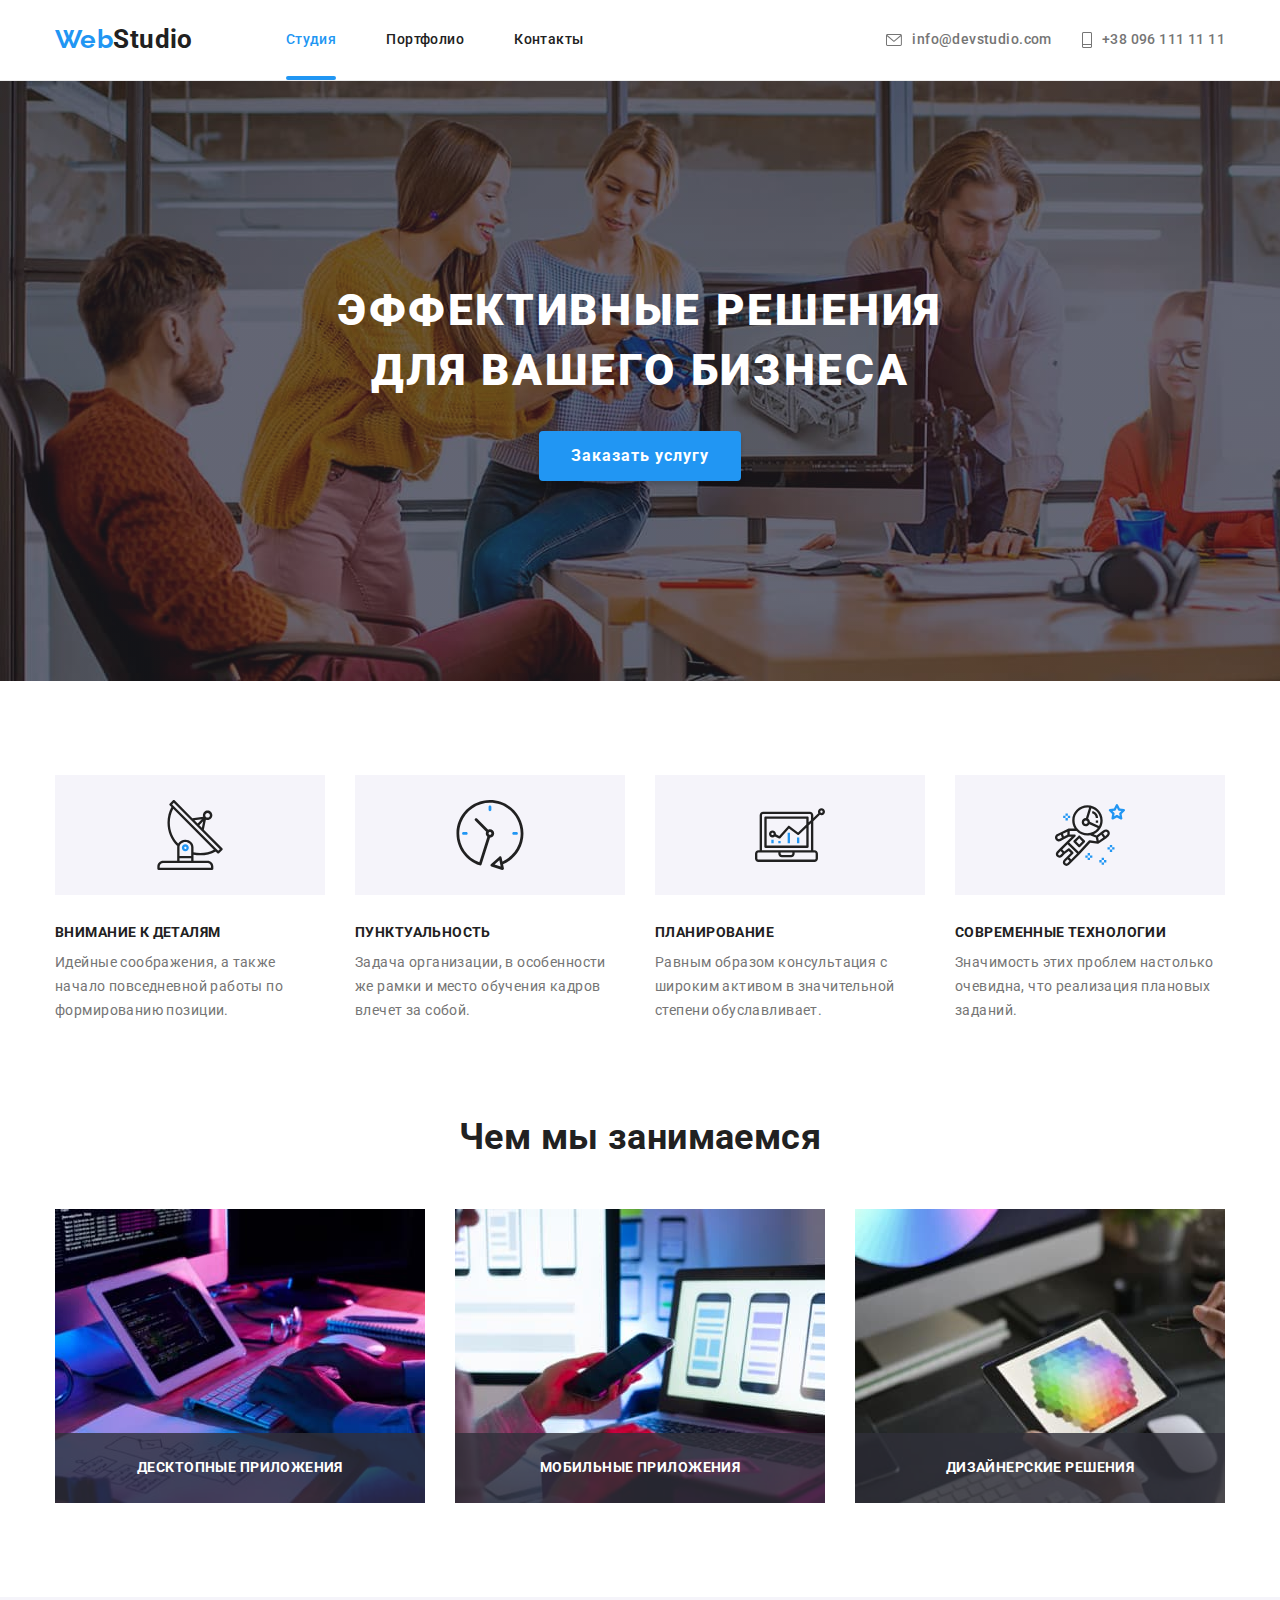
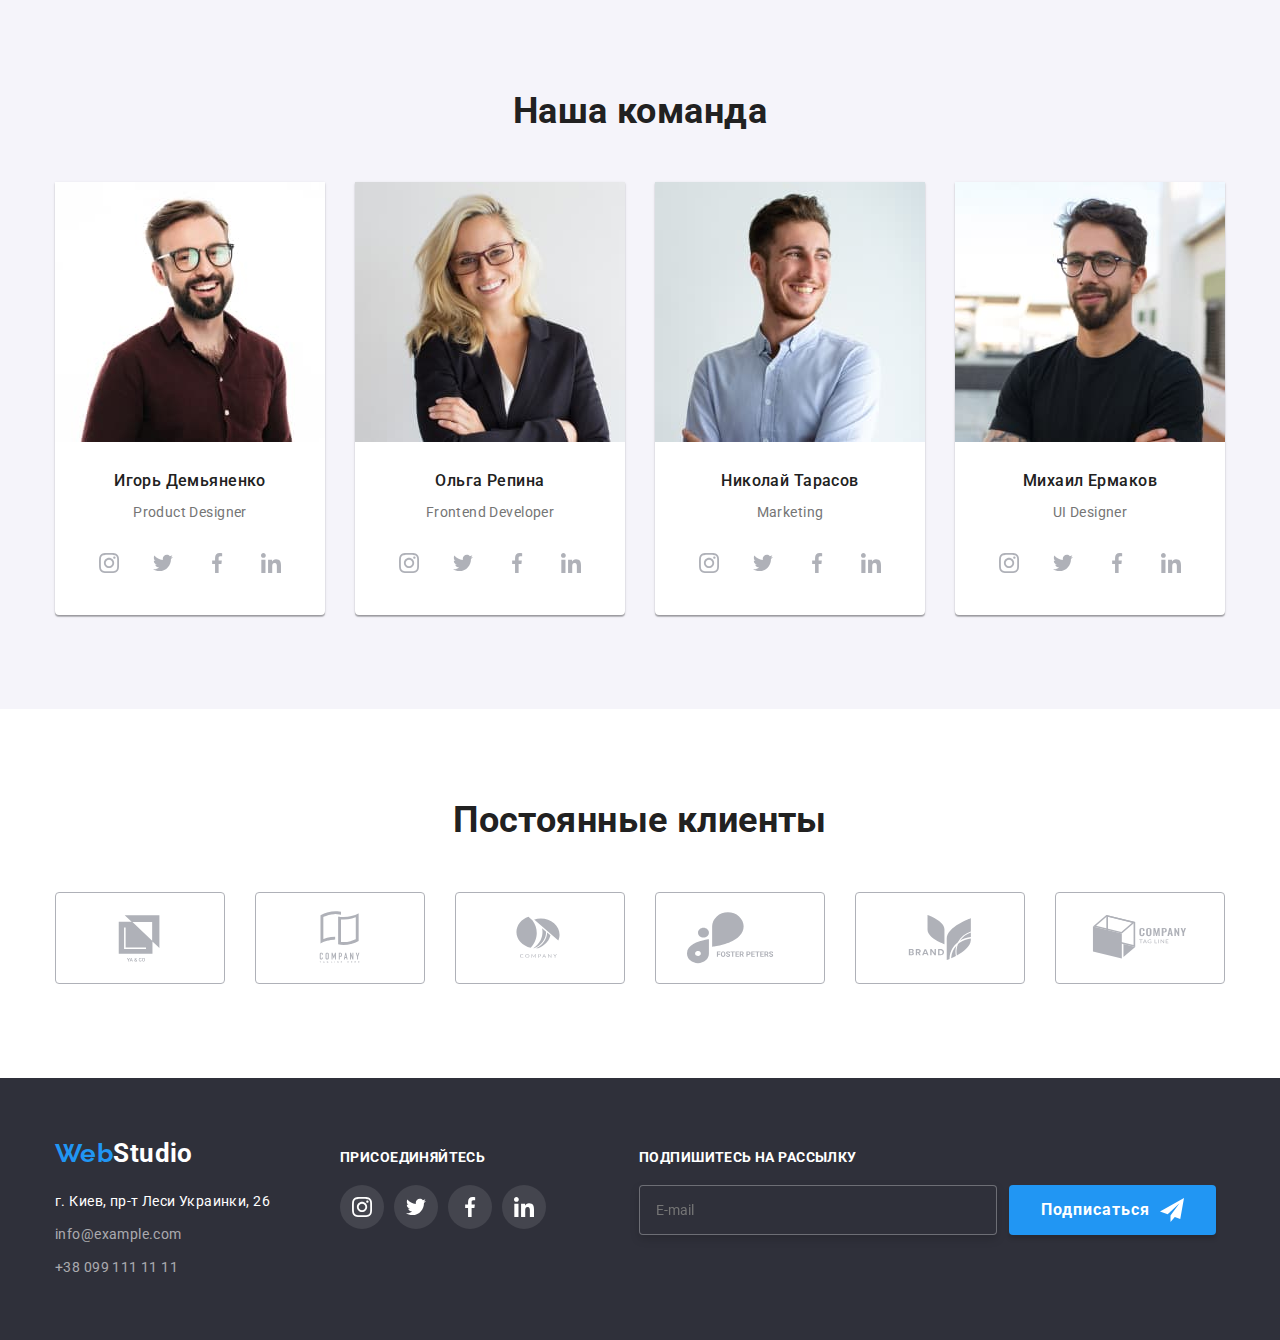
==== index.html @ 6302382a "Clone homework-6" ====
<!DOCTYPE html>
<html lang="en">
<head>
    <meta charset="UTF-8">
    <meta http-equiv="X-UA-Compatible" content="IE=edge">
    <meta name="viewport" content="width=device-width, initial-scale=1.0">
    <title>Студия</title>
    <link rel="stylesheet" href="https://cdnjs.cloudflare.com/ajax/libs/modern-normalize/1.1.0/modern-normalize.min.css">
    <link rel="preconnect" href="https://fonts.googleapis.com">
    <link rel="preconnect" href="https://fonts.gstatic.com" crossorigin>
    <link href="https://fonts.googleapis.com/css2?family=Roboto:wght@400;500;700;900&display=swap" rel="stylesheet">
    <!--Тут вот походу трабл і не треба цього це лишнє можна кажись обєднати з фонтом Robot але поки лишу так як є-->
    <link rel="preconnect" href="https://fonts.googleapis.com">
    <link rel="preconnect" href="https://fonts.gstatic.com" crossorigin>
    <link href="https://fonts.googleapis.com/css2?family=Raleway:wght@700&family=Roboto:wght@400;500;700;900&display=swap" rel="stylesheet">
    <link rel="stylesheet" href="./css/style.css">
</head>
<body>
    <!--Шапка Сайта-->
    <header class="page-header">
        <div class="container">
            <nav class="main-nav">
                <a href="./index.html" class="logo">
                    <span class="logo-title">Web</span>Studio
                </a>

                <ul class="site-nav list">
                    <li class="item"><a href="./index.html" class="link current">Студия</a></li>
                    <li class="item"><a href="./portfolio.html" class="link">Портфолио</a></li>
                    <li class="item"><a href="" class="link">Контакты</a></li>
                </ul>
            </nav>
            <!--Поле адресу-->
                <ul class="auth-nav list">
                    <li class="item"><a href="mailto:info@example.com" class="link adres"> 
                    <svg class="icon icon-email">
                        <use href="./images/symbol-defs.svg#icon-email"></use>
                    </svg>
                    info@devstudio.com</a></li>
                    <li class="item"><a href="tel:+380991111111" class="link tel">
                        <svg class="icon icon-phone">
                            <use href="./images/symbol-defs.svg#icon-phone"></use>
                        </svg>
                        +38 096 111 11 11</a></li>
                </ul>
            </div>
    </header>

    <!--Головний контент-->
    <main>
        <!--Герой-->
        <section class="hero">
            <div class="hero-container">
                <!--Тут поки написав всьо великими але поідеї треба в стилях писати щоб всі
                            букви були великі чи маленькі-->
                <h1 class="hero-title">ЭФФЕКТИВНЫЕ РЕШЕНИЯ <br> ДЛЯ ВАШЕГО БИЗНЕСА</h1>
                
                <button type="button" class="button primary" data-modal-open>   
                    Заказать услугу
                </button>
                <div class="backdrop is-hidden" data-modal>
                    <div class="modal">
                        <button class="modal-close" data-modal-close>
                            <svg class="icon close">
                                <use href="./images/symbol-defs.svg#icon-close"></use>
                            </svg>
                        </button>
                        
                        <h2 class="title">
                            Оставьте свои данные, мы вам перезвоним
                        </h2>   

                        <form class="modal-form">
                            
                            <ul class="list modal-list">

                                <li class="item">
                                    <label class="label" for="name">
                                        Имя
                                    </label>
                                    <input type="text" name="name" id="name">
                                    <svg class="icon">
                                        <use href="./images/symbol-defs.svg#profile"></use>
                                    </svg>
                                </li>
                                <li class="item">
                                    <label class="label" for="phone">
                                        Телефон
                                    </label>
                                    <input type="tel" name="phone" id="phone">
                                    <svg class="icon">
                                        <use href="./images/symbol-defs.svg#phone"></use>
                                    </svg>
                                </li>
                                <li class="item">
                                    <label class="label" for="email">
                                        Почта
                                    </label>
                                    <input type="email" name="email" id="email" >
                                    <svg class="icon">
                                        <use href="./images/symbol-defs.svg#email"></use>
                                    </svg>
                                </li>
                                <li class="item">
                                    <label for="coment" >
                                        Комментарий
                                    </label>
                                    <input type="text" name="coment" placeholder="Введите текст" id="coment" class="coment">
                                </li>
                            </ul>

                            <label class="label-check">
                                <input type="checkbox" name="topic" class="checkbox">
                                <span class=" icon-checkbox"></span>
                                Соглашаюсь с рассылкой и принимаю <a href="" class="checkbox-link"><span class="checkbox-span"> Условия договора</span> </a>
                            </label>
                            
                            <button class="button primary" type="submit">
                                Отправить
                            </button>
                        </form>
                    </div>
                </div>
            </div>
        </section>

        <!--Чим ми займаємось опис-->
        <section class="description section">
            <div class="container">
                <ul class="description-list">
                    <li class="item">
                        <div class="des-label">
                            <svg class="icon antenna">
                                <use href="./images/symbol-defs.svg#icon-antenna"></use>
                            </svg>
                        </div>
                        <h3 class="title">Внимание к деталям</h3>
                        <p>
                            Идейные соображения, а также начало повседневной работы по формированию позиции.
                        </p>
                    </li>
                    <li class="item">
                        <div class="des-label">
                            <svg class="icon clock">
                                <use href="./images/symbol-defs.svg#icon-clock"></use>
                            </svg>
                        </div>
                        <h3 class="title">Пунктуальность</h3>
                        <p>
                            Задача организации, в особенности же рамки и место обучения кадров влечет за собой.
                        </p>
                    </li>
                    <li class="item">
                        <div class="des-label">
                            <svg class="icon diagram">
                                <use href="./images/symbol-defs.svg#icon-diagram"></use>
                            </svg>
                        </div>
                        <h3 class="title">Планирование</h3>
                        <p>
                            Равным образом консультация с широким активом в значительной степени обуславливает.
                        </p>
                    </li>
                    <li class="item">
                        <div class="des-label">
                            <svg class="icon astronaut">
                                <use href="./images/symbol-defs.svg#icon-astronaut"></use>
                            </svg>
                        </div>
                        <h3 class="title">Современные технологии</h3>
                        <p>
                            Значимость этих проблем настолько очевидна, что реализация плановых заданий.
                        </p>
                    </li>
                </ul>
            </div>
        </section>

        <!--Чим ми займаємось фото-->
        <section class="whatwedo section">
            <div class="container">
                <h2 class="title">Чем мы занимаемся</h2>
                
                <ul class="whatwedo-list">
                    <li class="item">
                        <img src="./images/what-we-do/01.jpg" alt="Печатает на клавиатуре" width="370">
                        <div class="label">
                            <h3 class="label-title">Десктопные приложения</h3>
                        </div>
                        
                    </li>
                    <li class="item">
                        <img src="./images/what-we-do/02.jpg" alt="Делает картинку телефона" width="370">
                        <div class="label">
                            <h3 class="label-title">Мобильные приложения</h3>
                        </div>
                    </li>
                    <li class="item">
                        <img src="./images/what-we-do/03.jpg" alt="Палитра цветов" width="370">
                        <div class="label">
                            <h3 class="label-title">Дизайнерские решения</h3>
                        </div>
                    </li>
                </ul>
            </div>
        </section>

        <!--Наша команда-->
        <section class="team section">
                <div class="container">
                    <h2 class="team-title title">Наша команда</h2>
                    <ul class="team-list">
                            <li class="item wrap">
                                <img src="./images/team/01.jpg" alt="Мущина в очках" width="270">
                                <div class="team-item-wraper">
                                    <h3 class="title">Игорь Демьяненко</h3>
                                    <p class="text">Product Designer</p>

                                    <!--Socail Icon-->
                                    <ul class="social">
                                            <a href="" class="link">
                                                <svg class="icon">
                                                    <use href="./images/symbol-defs.svg#icon-instagram"></use>
                                                </svg>
                                            </a>
                                            <a href="" class="link">
                                                <svg class="icon">
                                                    <use href="./images/symbol-defs.svg#icon-twitter"></use>
                                                </svg>
                                            </a>
                                            <a href="" class="link">
                                                <svg class="icon">
                                                    <use href="./images/symbol-defs.svg#icon-facebook"></use>
                                                </svg>
                                            </a>
                                            <a href="" class="link">
                                                <svg class="icon">
                                                    <use href="./images/symbol-defs.svg#icon-linkedin"></use>
                                                </svg>
                                            </a>
                                    </ul>
                                </div>

                            </li>
                            <li class="item wrap">
                                <img src="./images/team/02.jpg" alt="Женщина в очках" width="270">
                                <div class="team-item-wraper">
                                    <h3 class="title">Ольга Репина</h3>
                                    <p class="text">Frontend Developer</p>
                                    
                                    <!--Socail Icon-->
                                    <ul class="social">
                                        <a href="" class="link">
                                            <svg class="icon">
                                                <use href="./images/symbol-defs.svg#icon-instagram"></use>
                                            </svg>
                                        </a>
                                        <a href="" class="link">
                                            <svg class="icon">
                                                <use href="./images/symbol-defs.svg#icon-twitter"></use>
                                            </svg>
                                        </a>
                                        <a href="" class="link">
                                            <svg class="icon">
                                                <use href="./images/symbol-defs.svg#icon-facebook"></use>
                                            </svg>
                                        </a>
                                        <a href="" class="link">
                                            <svg class="icon">
                                                <use href="./images/symbol-defs.svg#icon-linkedin"></use>
                                            </svg>
                                        </a>
                                    </ul>
                                </div>
                            </li>
                            <li class="item wrap">
                                <img src="./images/team/03.jpg" alt="Улибаючийся мущина" width="270">
                                <div class="team-item-wraper">
                                    <h3 class="title">Николай Тарасов</h3>
                                    <p class="text">Marketing</p>

                                    <!--Socail Icon-->
                                    <ul class="social">
                                        <a href="" class="link">
                                            <svg class="icon">
                                                <use href="./images/symbol-defs.svg#icon-instagram"></use>
                                            </svg>
                                        </a>
                                        <a href="" class="link">
                                            <svg class="icon">
                                                <use href="./images/symbol-defs.svg#icon-twitter"></use>
                                            </svg>
                                        </a>
                                        <a href="" class="link">
                                            <svg class="icon">
                                                <use href="./images/symbol-defs.svg#icon-facebook"></use>
                                            </svg>
                                        </a>
                                        <a href="" class="link">
                                            <svg class="icon">
                                                <use href="./images/symbol-defs.svg#icon-linkedin"></use>
                                            </svg>
                                        </a>
                                    </ul>
                                </div>

                            </li>
                            <li class="item wrap">
                                <img src="./images/team/04.jpg" alt="Улибаючийся мущина в очках" width="270">
                                <div class="team-item-wraper">
                                    <h3 class="title">Михаил Ермаков</h3>
                                    <p class="text">UI Designer</p>

                                    <!--Socail Icon-->
                                    <ul class="social">
                                        <a href="" class="link">
                                            <svg class="icon">
                                                <use href="./images/symbol-defs.svg#icon-instagram"></use>
                                            </svg>
                                        </a>
                                        <a href="" class="link">
                                            <svg class="icon">
                                                <use href="./images/symbol-defs.svg#icon-twitter"></use>
                                            </svg>
                                        </a>
                                        <a href="" class="link">
                                            <svg class="icon">
                                                <use href="./images/symbol-defs.svg#icon-facebook"></use>
                                            </svg>
                                        </a>
                                        <a href="" class="link">
                                            <svg class="icon">
                                                <use href="./images/symbol-defs.svg#icon-linkedin"></use>
                                            </svg>
                                        </a>
                                    </ul>
                                </div>
                            </li>
                    </ul>
                </div>
        </section>

        <!--Постійні клієнти-->
        <section class="clients">
            <div class="container">
                <h2 class="title">
                    Постоянные клиенты
                </h2>

                <!--Partner Logo-->
                <ul class="clients-logo">
                    <a href="" class="link">
                        <svg class="logo">
                            <use href="./images/symbol-defs.svg#icon-Logo_01"></use>
                        </svg>
                    </a>
                    <a href="" class="link">
                        <svg class="logo">
                            <use href="./images/symbol-defs.svg#icon-Logo_02"></use>
                        </svg>
                    </a>
                    <a href="" class="link">
                        <svg class="logo">
                            <use href="./images/symbol-defs.svg#icon-Logo_03"></use>
                        </svg>
                    </a>
                    <a href="" class="link">
                        <svg class="logo">
                            <use href="./images/symbol-defs.svg#icon-logo_04"></use>
                        </svg>
                    </a>
                    <a href="" class="link">
                        <svg class="logo">
                            <use href="./images/symbol-defs.svg#icon-Logo_05"></use>
                        </svg>
                    </a>

                    <a href="" class="link">
                        <svg class="logo">
                            <use href="./images/symbol-defs.svg#icon-Logo_06"></use>
                        </svg>
                    </a>
                </ul>
            </div>

        </section>
    </main>
    
    <!--Футер-->
    <footer class="footer">
        <div class="container">
            <div class="logo-address">
            <a href="./index.html" class="logo">
                <span class="logo-title">Web</span>Studio 
            </a>
            
            <address class="foot">
                <span class="footer-address">г. Киев, пр-т Леси Украинки, 26</span> 
                <a href="mailto:info@example.com" class="link adres">info@example.com</a> 
                <a href="tel:+380991111111" class="link tel">+38 099 111 11 11</a>
            </address>
            </div>


            <!--Приєднуйтесь-->
            <div class="join">
                <h2 class="title">
                    присоединяйтесь
                </h2>                

                <ul class="join-list">
                    <a href="" class="link">
                        <svg class="icon">
                            <use href="./images/symbol-defs.svg#icon-instagram"></use>
                        </svg>
                    </a>
                    <a href="" class="link">
                        <svg class="icon">
                            <use href="./images/symbol-defs.svg#icon-twitter"></use>
                        </svg>
                    </a>
                    <a href="" class="link">
                        <svg class="icon">
                            <use href="./images/symbol-defs.svg#icon-facebook"></use>
                        </svg>
                    </a>
                    <a href="" class="link">
                        <svg class="icon">
                            <use href="./images/symbol-defs.svg#icon-linkedin"></use>
                        </svg>
                    </a>
                </ul>

            </div>

            <!--Подпишитесь-->
            <div class="submit">
                <h2 class="title">
                    подпишитесь на рассылку
                </h2>

                <form name="signup" class="signup">
                    <input type="email" name="email" placeholder="E-mail">

                    <button class="button primary" type="submit">
                        Подписаться
                        <svg class="icon">
                            <use href="./images/symbol-defs.svg#telegram"></use>
                        </svg>
                    </button>
                </form>
            </div>

        </div>
    </footer>

    <script src="./js/modal.js"></script>
</body>
</html>
---- css/style.css ----
/* цвет основного текста */
/* вторичный цвет текста */
/* белый */
/* акцент # */
/* вторичный цвет фона ; */

/*Кольори*/
:root {
  --primary-text-color: #757575;
  --title-text-color: #212121;
  --accent-color: #2196f3;
  --primary-white-color: #ffffff;
  --secondary-bg-color: #f5f4fa;
  --first-bg-color: #2f303a;
  --footer-address-color: rgba(255, 255, 255, 0.6);
  --hero-gradient: rgba(47, 48, 58, 0.4);
  --primary-icon-color: #afb1b8;
  --secondary-icon-color: rgba(255, 255, 255, 0.1);
  --before-element-is: rgba(33, 150, 243, 1);
  --label-bg: rgba(47, 48, 58, 0.8);
  --overlay: rgba(0, 0, 0, 0.2);
  --cards-overlay: rgba(33, 150, 243, 0.9);
}

/*Шрифти для текстів та кольори*/
body {
  background-color: var(--primary-white-color);
  color: var(--primary-text-color);

  font-family: "Roboto", sans-serif;
  font-size: 14px;
  line-height: 1.71;
  letter-spacing: 0.03em;
}

/*Утиліта*/
.list {
  padding: 0;
  margin: 0;
  list-style: none;
}

.link {
  text-decoration: none;
}

img {
  display: block;
}

/*Костиль але хз як правильно забрати*/
body li {
  list-style-type: none;
}

/*Обнуляю всі відступи стандартні*/
ul {
  padding: 0px;
  margin: 0px;
}

h1,
h2,
h3,
h4,
h5,
h6 {
  margin: 0px;
}

p {
  margin: 0px;
}

.container {
  margin-left: auto;
  margin-right: auto;
  width: 1200px;
  padding-left: 15px;
  padding-right: 15px;
}

.section {
  padding-top: 94px;
  padding-bottom: 94px;
}

/*Logo*/
.logo {
  color: var(--title-text-color);
  font-family: "Roboto";
  font-weight: 700;

  font-size: 26px;
  line-height: 1.2;
  text-decoration: none;
}

.logo > span {
  color: var(--accent-color);
  font-family: "Raleway", sans-serif;
  font-weight: 700;
}

/*Header*/
.site-nav .link {
  color: var(--title-text-color);

  font-weight: 500;
  font-size: 14px;
  line-height: 1.2;
}

.site-nav .link:hover,
.site-nav .link:focus {
  color: var(--accent-color);

  transition-duration: 250ms;
  transition-timing-function: cubic-bezier(0.4, 0, 0.2, 1);
}

/*Роблю лінію під текстом*/
.site-nav .item {
  position: relative;
}

.site-nav .link::after {
  content: "";
  position: absolute;
  bottom: -28px;
  left: 0;

  width: 100%;
  border: 2px solid var(--before-element-is);
  border-radius: 2px;

  opacity: 0;
}

.site-nav .link:hover::after,
.site-nav .link:focus::after {
  opacity: 1;
}

.site-nav .link.current {
  color: var(--accent-color);
}

.site-nav .link.current::after,
.site-nav .link.current::after {
  opacity: 1;
}

.auth-nav .link {
  color: var(--primary-text-color);

  font-weight: 500;
  font-size: 14px;
  line-height: 1.2;
}

.auth-nav .link:hover,
.auth-nav .link:focus {
  color: var(--accent-color);

  transition-duration: 250ms;
  transition-timing-function: cubic-bezier(0.4, 0, 0.2, 1);
}

.page-header {
  display: flex;
  align-items: center;

  padding-top: 24px;
  padding-bottom: 25px;
}

.page-header .container {
  display: flex;
}

.main-nav {
  display: flex;
  align-items: center;
}

.main-nav .logo {
  margin-right: 93px;
}

.site-nav {
  display: flex;
}

.site-nav .item {
  margin-right: 50px;
}

.site-nav .item:last-child {
  margin-right: 0px;
}

.auth-nav {
  display: flex;

  align-items: center;

  margin-left: auto;
}

.auth-nav .item {
  margin-right: 30px;
}

.auth-nav .item:last-child {
  margin-right: 0px;
}

/*Hero*/
.hero {
  text-align: center;
}

.hero-title {
  /*Поміняти колір на білий коли буде фон*/
  color: var(--primary-white-color);

  font-weight: 900;
  font-size: 44px;
  line-height: 1.36;
  letter-spacing: 0.06em;
  text-transform: uppercase;

  margin-bottom: 30px;
}

.hero {
  max-width: 1600px;
  height: 600px;
  margin-right: auto;
  margin-left: auto;

  background-image: linear-gradient(
      to right,
      var(--hero-gradient),
      var(--hero-gradient)
    ),
    url("../images/hero/Img.jpg");
}

.hero-container {
  padding-top: 200px;
  padding-bottom: 200px;
}

/*Оформлюю кнопку головну*/
.button {
  color: var(--primary-white-color);

  font-weight: 700;
  font-size: 16px;
  line-height: 1.875;
  letter-spacing: 0.06em;
  text-decoration: none;
}

.button.primary {
  background-color: var(--accent-color);
  padding: 10px 32px;
}

.button.primary:hover {
  cursor: pointer;

  transition-duration: 250ms;
  transition-timing-function: cubic-bezier(0.4, 0, 0.2, 1);
}

.button.primary {
  box-shadow: 0px 4px 4px rgba(0, 0, 0, 0.15);
}

/*Оформлення button type=button*/
button {
  border: 0px;
  border-radius: 4px;
}

/*Оформляю кнопку другорядну*/
.button.secondary {
  padding: 6px 22px;
  font-weight: 500;
  line-height: 1.62;
  letter-spacing: 0.03em;

  color: var(--title-text-color);
}

.button.secondary:hover,
.button.secondary:focus {
  background-color: var(--accent-color);
  color: var(--primary-white-color);

  box-shadow: 0px 3px 1px rgba(0, 0, 0, 0.1), 0px 1px 2px rgba(0, 0, 0, 0.08),
    0px 2px 2px rgba(0, 0, 0, 0.12);

  cursor: pointer;

  transition-duration: 250ms;
  transition-timing-function: cubic-bezier(0.4, 0, 0.2, 1);
}

/*Title*/
.title {
  color: var(--title-text-color);

  font-weight: 700;
}

/*Description*/
.description .title {
  font-size: 14px;
  line-height: 1.14;
  text-transform: uppercase;
}

.description.section {
  padding-bottom: 0px;
}

.description-list > li {
  text-decoration: none;
}

.description-list {
  display: flex;
}

.description-list .title {
  margin-bottom: 10px;
}

.description-list .item {
  margin-right: 30px;

  max-width: 270px;
}

.description-list .item:last-child {
  margin-right: 0px;
}

/*What We Do*/
.whatwedo .title,
.team .team-title {
  font-size: 36px;
  line-height: 1.16;
  text-align: center;
}

.whatwedo .title {
  margin-bottom: 50px;
}

.whatwedo-list {
  display: flex;
}

.whatwedo-list .item {
  margin-right: 30px;
}

.whatwedo-list .item:last-child {
  margin-right: 0px;
}

/*Label*/
.whatwedo-list .label-title {
  font-size: 14px;
  line-height: 1.14;
  text-transform: uppercase;
  color: var(--primary-white-color);
}

.whatwedo-list .item {
  position: relative;
}

.whatwedo-list .label {
  display: flex;
  align-items: center;
  justify-content: center;
  height: 70px;
  width: 100%;

  position: absolute;
  bottom: 0;
  background-color: var(--label-bg);
}

/*Team*/
.team-list .title {
  font-weight: 500;
  font-size: 16px;
  line-height: 1.18;
}

.team {
  background-color: var(--secondary-bg-color);
}

.team-title {
  margin-bottom: 50px;
}

.team-list {
  display: flex;
}

.team-list .item {
  margin-right: 30px;

  background-color: #fff;

  box-shadow: 0px 1px 3px rgba(0, 0, 0, 0.12), 0px 1px 1px rgba(0, 0, 0, 0.14),
    0px 2px 1px rgba(0, 0, 0, 0.2);
  border-radius: 0px 0px 4px 4px;
}

.team-list .item:last-child {
  margin-right: 0px;
}

.team-list .title {
  text-align: center;

  margin-bottom: 10px;
}

.team-list .text {
  text-align: center;
}

.team-item-wraper {
  padding-top: 30px;
  padding-bottom: 30px;
}

.team-list

/*Footer*/
/*От тут напевно неправильно Можливо це мало бути зверху загально для всіх але поки так*/
.footer .link,
.footer .link {
  color: var(--footer-address-color);
}

/*Можливо так треба можливо ні поки лишу так як є*/

.footer .link:hover,
.footer .link:focus {
  color: var(--accent-color);

  transition-duration: 250ms;
  transition-timing-function: cubic-bezier(0.4, 0, 0.2, 1);
}

.footer-address,
.footer .logo {
  color: var(--primary-white-color);
}

.footer {
  background-color: var(--first-bg-color);
}

.foot {
  max-width: 231px;
  font-weight: 400;
  font-style: normal;

  margin-top: 20px;
}

.footer {
  padding-top: 60px;
  padding-bottom: 60px;
}

/*Портфолио Portfolio Style*/

/*Лінія*/
header {
  border-bottom: 1px solid #ececec;
}

/*Вирубую заголовок*/
.primary-title {
  display: none;
}

.foot .link.adres {
  display: inherit;

  margin-top: 9px;
  margin-bottom: 9px;
}

/*Title*/
.cards .title {
  font-size: 18px;
  line-height: 2;
  letter-spacing: 0.06em;
}

.cards p {
  font-size: 16px;
  line-height: 1.87;
}

.categories-button .categories {
  display: flex;
  justify-content: center;

  margin-bottom: 50px;
}

.cards {
  margin-top: -30px;
}

.categories .item {
  margin-right: 8px;
}

.categories .item:last-child {
  margin-right: 0px;
}

.cards {
  display: flex;
  flex-wrap: wrap;
}

.cards .item {
  margin-right: 30px;
  margin-top: 30px;
}

.cards .item:nth-child(3n + 3) {
  margin-right: 0px;
}

.cards .item:hover {
  box-shadow: 0px 1px 1px rgba(0, 0, 0, 0.12), 0px 4px 4px rgba(0, 0, 0, 0.06),
    1px 4px 6px rgba(0, 0, 0, 0.16);

  cursor: pointer;

  transition-duration: 250ms;
  transition-timing-function: cubic-bezier(0.4, 0, 0.2, 1);
}

.cards .cards-wraper {
  padding: 20px 24px 20px 24px;

  border: 1px solid #eeeeee;
  border-top: none;
}

.cards-wraper .title {
  margin-bottom: 4px;
}

/*Позбуваюсь зазора зверху*/
.cards img {
  display: block;
  max-width: 100%;
  height: auto;
}

/*Оформлення іконок SVG*/
.auth-nav .icon {
  fill: var(--primary-text-color);
}
.auth-nav .icon-email {
  width: 16px;
  height: 12px;

  margin-right: 10px;
}

.auth-nav .icon-phone {
  width: 10px;
  height: 16px;

  margin-right: 10px;
}

.auth-nav .link:hover .icon,
.auth-nav .link:focus .icon {
  fill: var(--accent-color);

  transition-duration: 250ms;
  transition-timing-function: cubic-bezier(0.4, 0, 0.2, 1);
}

/*Description Label*/
.des-label {
  width: 270px;
  height: 120px;

  background-color: var(--secondary-bg-color);

  margin-bottom: 30px;
}

.des-label .icon {
  width: 70px;
  height: 70px;
  position: relative;

  top: 25px;
  left: 100px;
}

.team-list .text {
  margin-bottom: 16px;
}

/*Social Icon*/
.social {
  display: flex;

  padding-right: 32px;
  padding-left: 32px;
}

.social a {
  width: 44px;
  height: 44px;

  display: flex;
  justify-content: center;
  align-items: center;
}

.social a {
  margin-right: 10px;
}

.social a:last-child {
  margin-right: 0px;
}

.social .icon {
  width: 20px;
  height: 20px;

  fill: var(--primary-icon-color);
}

.social a:hover,
.social a:focus {
  background-color: var(--accent-color);

  border-radius: 50%;

  cursor: pointer;

  transition-duration: 250ms;
  transition-timing-function: cubic-bezier(0.4, 0, 0.2, 1);
}

.social a:hover .icon,
.social a:focus .icon {
  fill: var(--primary-white-color);
}

/*Clients*/
.clients .title {
  font-size: 36px;
  line-height: 1.16;
  text-align: center;

  margin-bottom: 50px;
}

.clients {
  padding-top: 91px;
  padding-bottom: 94px;
}

.clients-logo {
  display: flex;
}

.clients-logo .logo {
  width: 106px;
  height: 60px;
}

.logo {
  fill: var(--primary-icon-color);
}

.clients-logo .link {
  width: 170px;
  height: 92px;
  border: 1px solid var(--primary-icon-color);
  border-radius: 4px;

  display: flex;
  justify-content: center;
  align-items: center;
}

.clients-logo .link:hover .logo,
.clients-logo .link:focus .logo {
  fill: var(--accent-color);

  transition-duration: 250ms;
  transition-timing-function: cubic-bezier(0.4, 0, 0.2, 1);
}

.clients-logo .link:hover,
.clients-logo .link:focus {
  border-color: var(--accent-color);

  transition-duration: 250ms;
  transition-timing-function: cubic-bezier(0.4, 0, 0.2, 1);
}

.clients-logo a {
  margin-right: 30px;
}

.clients-logo a:last-child {
  margin-right: 0px;
}

/*Join*/
.join .title {
  color: var(--primary-white-color);

  font-size: 14px;
  line-height: 16px;
  text-transform: uppercase;

  margin-bottom: 20px;
}

.join-list {
  display: flex;
}

.join .icon {
  width: 20px;
  height: 20px;

  fill: var(--primary-white-color);
}

.join a {
  width: 44px;
  height: 44px;
  border-radius: 50%;

  background-color: var(--secondary-icon-color);

  display: flex;
  justify-content: center;
  align-items: center;
}

.join a:hover,
.join a:focus {
  background-color: var(--accent-color);

  transition-duration: 250ms;
  transition-timing-function: cubic-bezier(0.4, 0, 0.2, 1);
}

.join a {
  margin-right: 10px;
}

.join a:last-child {
  margin-right: 0px;
}

/*Якось рівняю всю цю діч у футері*/
.footer .container {
  display: flex;

  align-items: baseline;
}

.footer .logo-address {
  margin-right: 70px;
}

/*Рівняю телефоні текст*/
.auth-nav .link {
  display: flex;
  align-items: center;
}

/*Модальне Вікно*/
.hero .backdrop {
  position: fixed;
  top: 0;
  left: 0;
  width: 100%;
  height: 100%;
  z-index: 10;

  background-color: var(--overlay);

  transition-duration: 250ms;
  transition-timing-function: cubic-bezier(0.4, 0, 0.2, 1);
}

.hero .backdrop.is-hidden {
  opacity: 0;
  pointer-events: none;
}

.hero .modal {
  position: absolute;
  top: 50%;
  left: 50%;
  transform: translate(-50%, -50%);

  width: 528px;

  background-color: var(--primary-white-color);
  box-shadow: 0px 1px 3px rgba(0, 0, 0, 0.12), 0px 1px 1px rgba(0, 0, 0, 0.14),
    0px 2px 1px rgba(0, 0, 0, 0.2);
  border-radius: 4px;
}

/*Кнопка закриття модалки*/
.modal-close {
  position: absolute;
  top: 8px;
  right: 8px;
  width: 30px;
  height: 30px;

  background-color: #fff;
  border: 1px solid rgba(0, 0, 0, 0.1);
  border-radius: 50%;
}

.modal .icon.close {
  position: relative;
  top: 9px;
  left: 9px;
  transform: translate(-8px, -7px);

  width: 11px;
  height: 11px;

  cursor: pointer;
}

/*Портфоліо Card-label*/
.card-label .text {
  width: 370px;

  color: var(--primary-white-color);

  font-size: 18px;
  line-height: 28px;

  padding-top: 63px;
  padding-left: 24px;
  padding-right: 24px;
  padding-bottom: 63px;
}

.card-link {
  position: relative;
}

.card-label {
  height: 294px;

  overflow: hidden;
}

.card-label .text {
  background-color: var(--cards-overlay);

  transition-duration: 250ms;
  transition-timing-function: cubic-bezier(0.4, 0, 0.2, 1);
}

.cards .item:hover .card-label .text {
  transform: translateY(-294px);
}

/*Даю колір який мені треба*/
.cards-wraper p {
  color: var(--primary-text-color);
}

/*Футер форма підписки*/
.submit .icon {
  width: 24px;
  height: 24px;
  margin-left: 10px;
}

.submit .button.primary {
  display: flex;
  align-items: center;
}

.submit .signup {
  display: flex;
}

.signup input {
  margin-right: 12px;

  width: 358px;
  height: 50px;

  border: 1px solid rgba(255, 255, 255, 0.3);
  box-sizing: border-box;
  filter: drop-shadow(0px 4px 4px rgba(0, 0, 0, 0.15));
  border-radius: 4px;

  background-color: var(--first-bg-color);

  color: #fff;

  padding-left: 16px;
}

.submit .title {
  color: var(--primary-white-color);
  font-size: 14px;
  line-height: 16px;
  text-transform: uppercase;
  margin-bottom: 20px;
}

.footer .join {
  margin-right: 93px;
}

/*Modal*/
.modal .title {
  padding-top: 40px;

  margin-bottom: 12px;
  font-size: 20px;
  line-height: 23px;
  letter-spacing: 0.03em;
}

.modal-list .item {
  margin-bottom: 10px;
}

.modal-list .item:last-child {
  margin-bottom: 20px;
}

.modal .button.primary {
  margin-top: 30px;
}

.modal-list .item {
  position: relative;
}

.modal-list input {
  border: 1px solid rgba(33, 33, 33, 0.2);
  box-sizing: border-box;
  border-radius: 4px;

  width: 448px;
  height: 40px;

  padding-left: 42px;
}

.modal-form {
  width: 448px;
  margin-right: auto;
  margin-left: auto;
}

.modal .icon {
  width: 18px;
  height: 18px;

  position: absolute;
  top: 35px;
  left: 12px;
}

.modal .coment {
  padding-left: 16px;
}

.modal .modal-close:focus .icon,
.modal .modal-close:hover .icon {
  fill: var(--accent-color);

  transition-duration: 250ms;
  transition-timing-function: cubic-bezier(0.4, 0, 0.2, 1);
}

.modal input:focus + .icon {
  fill: var(--accent-color);
}

.modal .checkbox-link {
  color: var(--accent-color);
}

.modal .coment {
  height: 120px;

  padding-bottom: 80px;
}

.modal .item {
  text-align: left;
}

.modal .modal-close {
  cursor: pointer;
}

.modal .checkbox {
  -webkit-appearance: none;
  -moz-appearance: none;
  appearance: none;
}

/*  border: 2px solid var(--title-text-color);
  height: 15px;
  width: 16px;*/

.modal .icon-checkbox {
  width: 16px;
  height: 15px;

  position: absolute;

  border: 2px solid var(--title-text-color);
  border-radius: 2px;
  margin-left: -24px;
}

.modal .label-check {
  padding-left: 24px;
  margin-left: 12px;

  display: flex;
  align-items: center;
}

.modal .checkbox:checked + .icon-checkbox {
  border: 2px solid var(--accent-color);
  background-color: var(--accent-color);

  background-image: url(../images/full-check.svg);
  background-size: contain;
  background-origin: border-box;

  filter: drop-shadow(0px 4px 4px rgba(0, 0, 0, 0.25));
}

.modal input:hover {
  cursor: pointer;
}

.modal .label-check:hover {
  cursor: pointer;
}

.modal .button.primary {
  width: 200px;
}

.modal-form {
  padding-bottom: 40px;
}
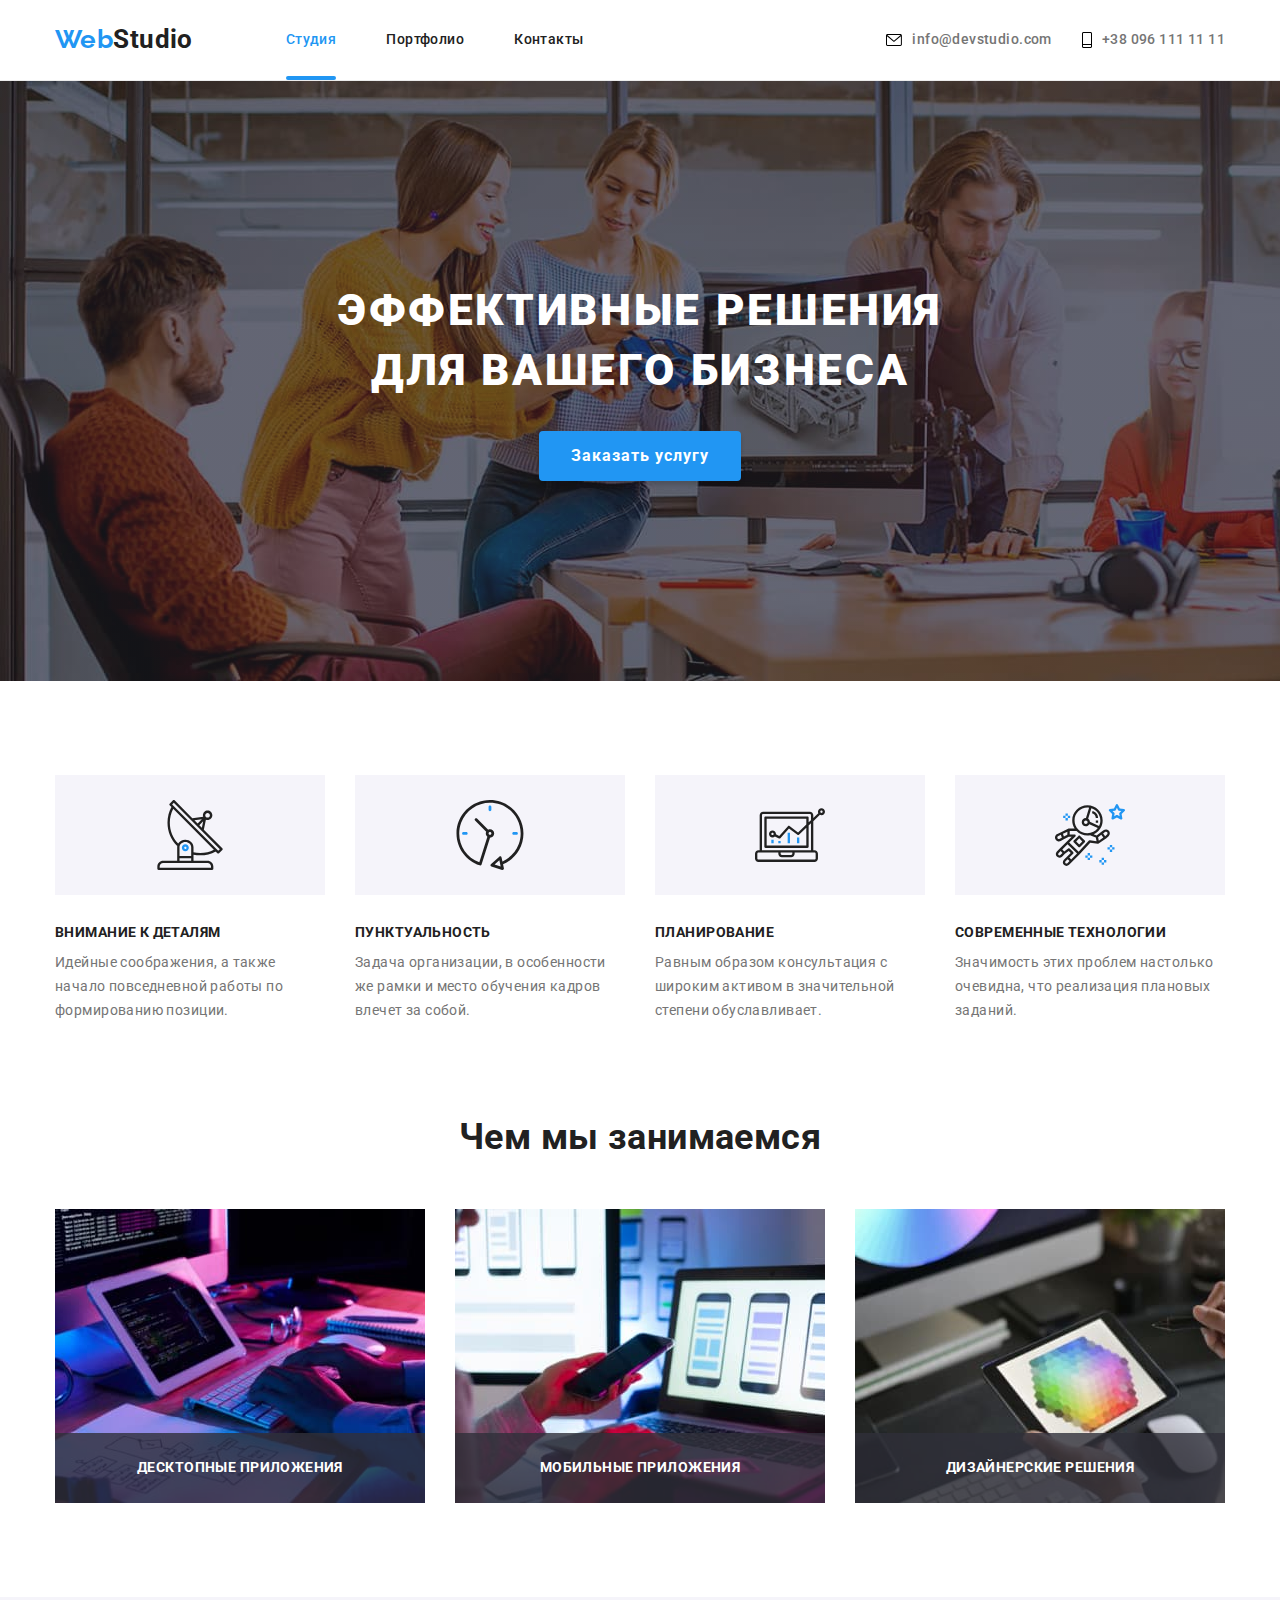
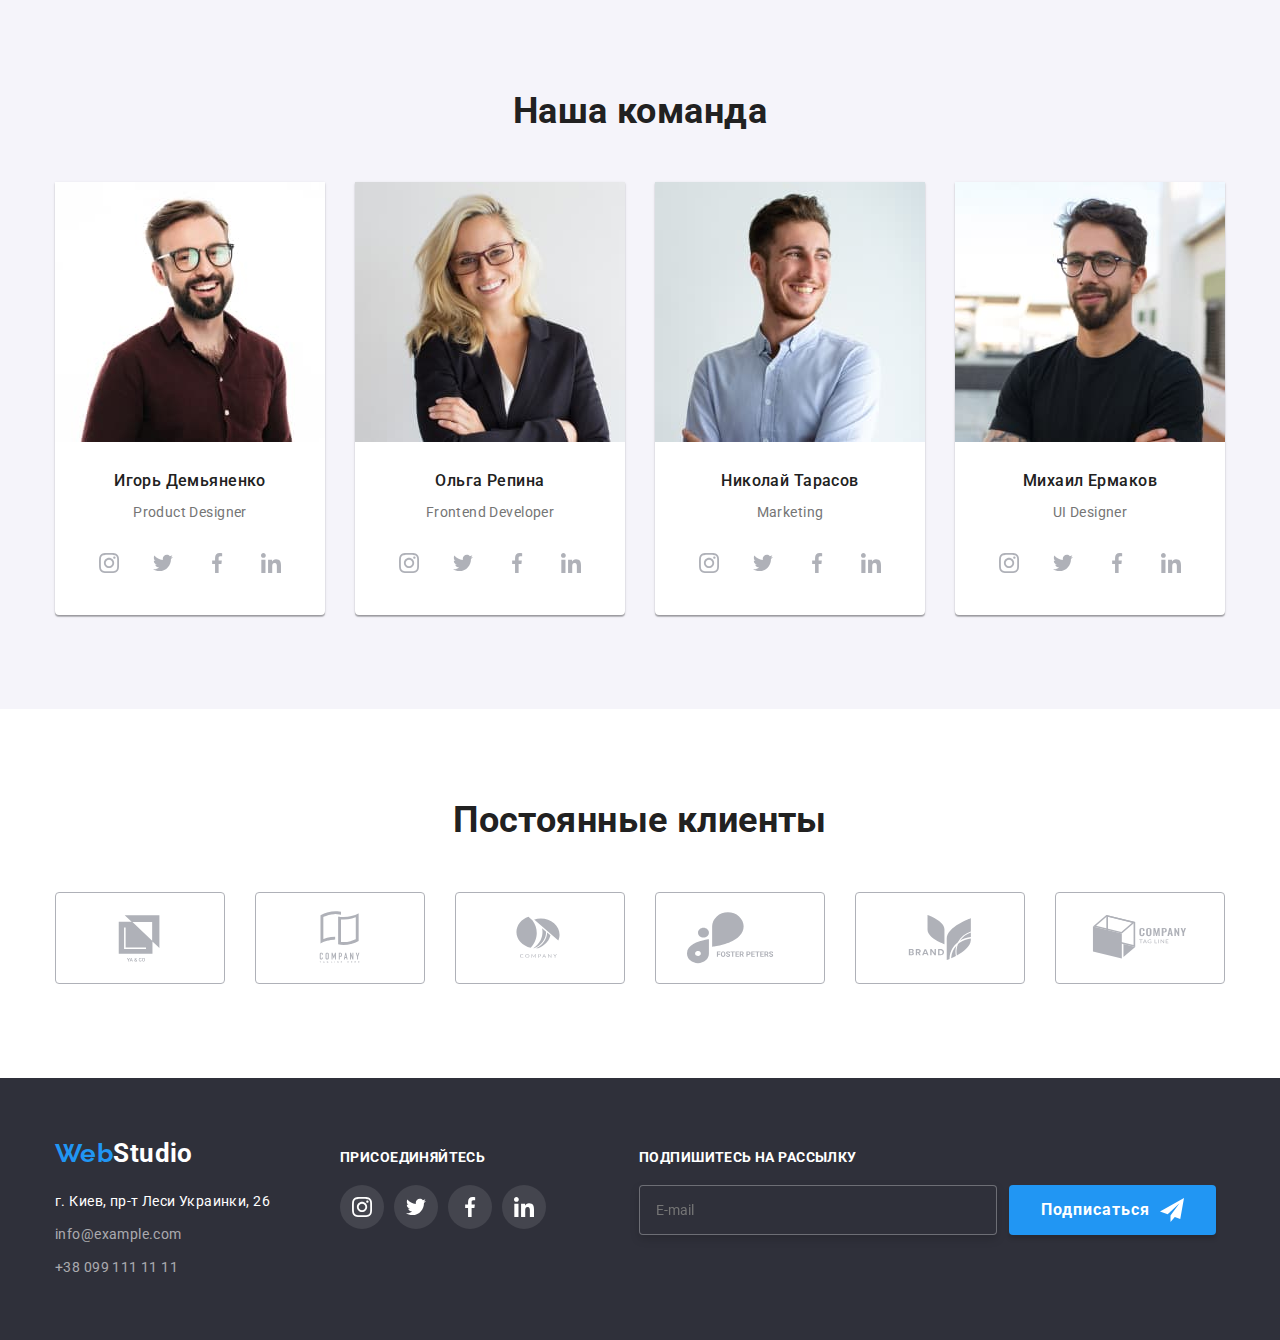
==== commit 1c3cef39: "Переніс весь css в sass" ====
--- a/index.html
+++ b/index.html
@@ -13,7 +13,7 @@
     <link rel="preconnect" href="https://fonts.googleapis.com">
     <link rel="preconnect" href="https://fonts.gstatic.com" crossorigin>
     <link href="https://fonts.googleapis.com/css2?family=Raleway:wght@700&family=Roboto:wght@400;500;700;900&display=swap" rel="stylesheet">
-    <link rel="stylesheet" href="./css/style.css">
+    <link rel="stylesheet" href="./sass/main.css">
 </head>
 <body>
     <!--Шапка Сайта-->
--- a/sass/main.css
+++ b/sass/main.css
@@ -0,0 +1,1093 @@
+@charset "UTF-8";
+/*Colors*/
+/*Шрифти для текстів та кольори*/
+body {
+  background-color: #ffffff;
+  color: #757575;
+  font-family: "Roboto", sans-serif;
+  font-size: 14px;
+  line-height: 1.71;
+  letter-spacing: 0.03em;
+}
+
+/*Утиліти*/
+.list {
+  padding: 0;
+  margin: 0;
+  list-style: none;
+}
+
+.link {
+  text-decoration: none;
+}
+
+img {
+  display: block;
+}
+
+body li {
+  list-style-type: none;
+}
+
+/*Обнуляю всі відступи стандартні*/
+ul {
+  padding: 0px;
+  margin: 0px;
+}
+
+h1,
+h2,
+h3,
+h4,
+h5,
+h6 {
+  margin: 0px;
+}
+
+p {
+  margin: 0px;
+}
+
+/*Розміри контейнера*/
+.container {
+  margin-left: auto;
+  margin-right: auto;
+  width: 1200px;
+  padding-left: 15px;
+  padding-right: 15px;
+}
+
+/*Падінги для секцій*/
+.section {
+  padding-top: 94px;
+  padding-bottom: 94px;
+}
+
+/*Title*/
+.title {
+  color: #212121;
+  font-weight: 700;
+}
+
+/*Оформлюю кнопку головну*/
+.button {
+  color: #ffffff;
+  font-weight: 700;
+  font-size: 16px;
+  line-height: 1.875;
+  letter-spacing: 0.06em;
+  text-decoration: none;
+}
+
+.button.primary {
+  background-color: #2196f3;
+  padding: 10px 32px;
+}
+
+.button.primary:hover {
+  cursor: pointer;
+  -webkit-transition-duration: 250ms;
+          transition-duration: 250ms;
+  -webkit-transition-timing-function: cubic-bezier(0.4, 0, 0.2, 1);
+          transition-timing-function: cubic-bezier(0.4, 0, 0.2, 1);
+}
+
+.button.primary {
+  -webkit-box-shadow: 0px 4px 4px rgba(0, 0, 0, 0.15);
+          box-shadow: 0px 4px 4px rgba(0, 0, 0, 0.15);
+}
+
+/*Оформлення button type=button*/
+button {
+  border: 0px;
+  border-radius: 4px;
+}
+
+/*Оформляю кнопку другорядну*/
+.button.secondary {
+  padding: 6px 22px;
+  font-weight: 500;
+  line-height: 1.62;
+  letter-spacing: 0.03em;
+  color: #212121;
+}
+
+.button.secondary:hover,
+.button.secondary:focus {
+  background-color: #2196f3;
+  color: #ffffff;
+  -webkit-box-shadow: 0px 3px 1px rgba(0, 0, 0, 0.1), 0px 1px 2px rgba(0, 0, 0, 0.08), 0px 2px 2px rgba(0, 0, 0, 0.12);
+          box-shadow: 0px 3px 1px rgba(0, 0, 0, 0.1), 0px 1px 2px rgba(0, 0, 0, 0.08), 0px 2px 2px rgba(0, 0, 0, 0.12);
+  cursor: pointer;
+  -webkit-transition-duration: 250ms;
+          transition-duration: 250ms;
+  -webkit-transition-timing-function: cubic-bezier(0.4, 0, 0.2, 1);
+          transition-timing-function: cubic-bezier(0.4, 0, 0.2, 1);
+}
+
+/*Social Icon FOR TEAM SECTION*/
+.social {
+  display: -webkit-box;
+  display: -ms-flexbox;
+  display: flex;
+  padding-right: 32px;
+  padding-left: 32px;
+}
+
+.social a {
+  width: 44px;
+  height: 44px;
+  display: -webkit-box;
+  display: -ms-flexbox;
+  display: flex;
+  -webkit-box-pack: center;
+      -ms-flex-pack: center;
+          justify-content: center;
+  -webkit-box-align: center;
+      -ms-flex-align: center;
+          align-items: center;
+}
+
+.social a {
+  margin-right: 10px;
+}
+
+.social a:last-child {
+  margin-right: 0px;
+}
+
+.social .icon {
+  width: 20px;
+  height: 20px;
+  fill: #afb1b8;
+}
+
+.social a:hover,
+.social a:focus {
+  background-color: #2196f3;
+  border-radius: 50%;
+  cursor: pointer;
+  -webkit-transition-duration: 250ms;
+          transition-duration: 250ms;
+  -webkit-transition-timing-function: cubic-bezier(0.4, 0, 0.2, 1);
+          transition-timing-function: cubic-bezier(0.4, 0, 0.2, 1);
+}
+
+.social a:hover .icon,
+.social a:focus .icon {
+  fill: #ffffff;
+}
+
+/*Logo*/
+.logo {
+  color: #212121;
+  font-family: "Roboto";
+  font-weight: 700;
+  font-size: 26px;
+  line-height: 1.2;
+  text-decoration: none;
+}
+
+.logo > span {
+  color: #2196f3;
+  font-family: "Raleway", sans-serif;
+  font-weight: 700;
+}
+
+/*Header*/
+.site-nav .link {
+  color: #212121;
+  font-weight: 500;
+  font-size: 14px;
+  line-height: 1.2;
+}
+
+.site-nav .link:hover,
+.site-nav .link:focus {
+  color: #2196f3;
+  -webkit-transition-duration: 250ms;
+          transition-duration: 250ms;
+  -webkit-transition-timing-function: cubic-bezier(0.4, 0, 0.2, 1);
+          transition-timing-function: cubic-bezier(0.4, 0, 0.2, 1);
+}
+
+/*Роблю лінію під текстом*/
+header {
+  border-bottom: 1px solid #ececec;
+}
+
+.site-nav .item {
+  position: relative;
+}
+
+.site-nav .link::after {
+  content: "";
+  position: absolute;
+  bottom: -28px;
+  left: 0;
+  width: 100%;
+  border: 2px solid #2196f3;
+  border-radius: 2px;
+  opacity: 0;
+}
+
+.site-nav .link:hover::after,
+.site-nav .link:focus::after {
+  opacity: 1;
+}
+
+.site-nav .link.current {
+  color: #2196f3;
+}
+
+.site-nav .link.current::after,
+.site-nav .link.current::after {
+  opacity: 1;
+}
+
+.site-nav {
+  display: -webkit-box;
+  display: -ms-flexbox;
+  display: flex;
+}
+
+.site-nav .item {
+  margin-right: 50px;
+}
+
+.site-nav .item:last-child {
+  margin-right: 0px;
+}
+
+/*Auth-nav*/
+.auth-nav .link {
+  color: #757575;
+  font-weight: 500;
+  font-size: 14px;
+  line-height: 1.2;
+}
+
+.auth-nav .link:hover,
+.auth-nav .link:focus {
+  color: #2196f3;
+  -webkit-transition-duration: 250ms;
+          transition-duration: 250ms;
+  -webkit-transition-timing-function: cubic-bezier(0.4, 0, 0.2, 1);
+          transition-timing-function: cubic-bezier(0.4, 0, 0.2, 1);
+}
+
+.auth-nav {
+  display: -webkit-box;
+  display: -ms-flexbox;
+  display: flex;
+  -webkit-box-align: center;
+      -ms-flex-align: center;
+          align-items: center;
+  margin-left: auto;
+}
+
+.auth-nav .item {
+  margin-right: 30px;
+}
+
+.auth-nav .item:last-child {
+  margin-right: 0px;
+}
+
+/*Рівняю телефоні текст*/
+.auth-nav .link {
+  display: -webkit-box;
+  display: -ms-flexbox;
+  display: flex;
+  -webkit-box-align: center;
+      -ms-flex-align: center;
+          align-items: center;
+}
+
+/*Page Header*/
+.page-header {
+  display: -webkit-box;
+  display: -ms-flexbox;
+  display: flex;
+  -webkit-box-align: center;
+      -ms-flex-align: center;
+          align-items: center;
+  padding-top: 24px;
+  padding-bottom: 25px;
+}
+
+.page-header .container {
+  display: -webkit-box;
+  display: -ms-flexbox;
+  display: flex;
+}
+
+/*Main-Nav*/
+.main-nav {
+  display: -webkit-box;
+  display: -ms-flexbox;
+  display: flex;
+  -webkit-box-align: center;
+      -ms-flex-align: center;
+          align-items: center;
+}
+
+.main-nav .logo {
+  margin-right: 93px;
+}
+
+/*Оформлення іконок SVG*/
+.auth-nav .icon {
+  fill: var(--primary-text-color);
+}
+
+.auth-nav .icon-email {
+  width: 16px;
+  height: 12px;
+  margin-right: 10px;
+}
+
+.auth-nav .icon-phone {
+  width: 10px;
+  height: 16px;
+  margin-right: 10px;
+}
+
+.auth-nav .link:hover .icon,
+.auth-nav .link:focus .icon {
+  fill: var(--accent-color);
+  -webkit-transition-duration: 250ms;
+          transition-duration: 250ms;
+  -webkit-transition-timing-function: cubic-bezier(0.4, 0, 0.2, 1);
+          transition-timing-function: cubic-bezier(0.4, 0, 0.2, 1);
+}
+
+/*Hero*/
+.hero {
+  text-align: center;
+}
+
+.hero-title {
+  color: #ffffff;
+  font-weight: 900;
+  font-size: 44px;
+  line-height: 1.36;
+  letter-spacing: 0.06em;
+  text-transform: uppercase;
+  margin-bottom: 30px;
+}
+
+.hero {
+  max-width: 1600px;
+  height: 600px;
+  margin-right: auto;
+  margin-left: auto;
+  background-image: -webkit-gradient(linear, left top, right top, from(rgba(47, 48, 58, 0.4)), to(rgba(47, 48, 58, 0.4))), url("../images/hero/Img.jpg");
+  background-image: linear-gradient(to right, rgba(47, 48, 58, 0.4), rgba(47, 48, 58, 0.4)), url("../images/hero/Img.jpg");
+}
+
+.hero-container {
+  padding-top: 200px;
+  padding-bottom: 200px;
+}
+
+/*Description*/
+.description .title {
+  font-size: 14px;
+  line-height: 1.14;
+  text-transform: uppercase;
+}
+
+.description.section {
+  padding-bottom: 0px;
+}
+
+.description-list > li {
+  text-decoration: none;
+}
+
+.description-list {
+  display: -webkit-box;
+  display: -ms-flexbox;
+  display: flex;
+}
+
+.description-list .title {
+  margin-bottom: 10px;
+}
+
+.description-list .item {
+  margin-right: 30px;
+  max-width: 270px;
+}
+
+.description-list .item:last-child {
+  margin-right: 0px;
+}
+
+/*Description Label*/
+.des-label {
+  width: 270px;
+  height: 120px;
+  background-color: #f5f4fa;
+  margin-bottom: 30px;
+}
+
+.des-label .icon {
+  width: 70px;
+  height: 70px;
+  position: relative;
+  top: 25px;
+  left: 100px;
+}
+
+/*What We Do*/
+.whatwedo .title,
+.team .team-title {
+  font-size: 36px;
+  line-height: 1.16;
+  text-align: center;
+}
+
+.whatwedo .title {
+  margin-bottom: 50px;
+}
+
+.whatwedo-list {
+  display: -webkit-box;
+  display: -ms-flexbox;
+  display: flex;
+}
+
+.whatwedo-list .item {
+  margin-right: 30px;
+}
+
+.whatwedo-list .item:last-child {
+  margin-right: 0px;
+}
+
+/*Label*/
+.whatwedo-list .label-title {
+  font-size: 14px;
+  line-height: 1.14;
+  text-transform: uppercase;
+  color: #ffffff;
+}
+
+.whatwedo-list .item {
+  position: relative;
+}
+
+.whatwedo-list .label {
+  display: -webkit-box;
+  display: -ms-flexbox;
+  display: flex;
+  -webkit-box-align: center;
+      -ms-flex-align: center;
+          align-items: center;
+  -webkit-box-pack: center;
+      -ms-flex-pack: center;
+          justify-content: center;
+  height: 70px;
+  width: 100%;
+  position: absolute;
+  bottom: 0;
+  background-color: rgba(47, 48, 58, 0.8);
+}
+
+/*Team*/
+.team-list .title {
+  font-weight: 500;
+  font-size: 16px;
+  line-height: 1.18;
+}
+
+.team {
+  background-color: #f5f4fa;
+}
+
+.team-title {
+  margin-bottom: 50px;
+}
+
+.team-list {
+  display: -webkit-box;
+  display: -ms-flexbox;
+  display: flex;
+}
+
+.team-list .item {
+  margin-right: 30px;
+  background-color: #fff;
+  -webkit-box-shadow: 0px 1px 3px rgba(0, 0, 0, 0.12), 0px 1px 1px rgba(0, 0, 0, 0.14), 0px 2px 1px rgba(0, 0, 0, 0.2);
+          box-shadow: 0px 1px 3px rgba(0, 0, 0, 0.12), 0px 1px 1px rgba(0, 0, 0, 0.14), 0px 2px 1px rgba(0, 0, 0, 0.2);
+  border-radius: 0px 0px 4px 4px;
+}
+
+.team-list .item:last-child {
+  margin-right: 0px;
+}
+
+.team-list .title {
+  text-align: center;
+  margin-bottom: 10px;
+}
+
+.team-list .text {
+  text-align: center;
+}
+
+.team-item-wraper {
+  padding-top: 30px;
+  padding-bottom: 30px;
+}
+
+.team-list .text {
+  margin-bottom: 16px;
+}
+
+/*Clients*/
+.clients .title {
+  font-size: 36px;
+  line-height: 1.16;
+  text-align: center;
+  margin-bottom: 50px;
+}
+
+.clients {
+  padding-top: 91px;
+  padding-bottom: 94px;
+}
+
+.clients-logo {
+  display: -webkit-box;
+  display: -ms-flexbox;
+  display: flex;
+}
+
+.clients-logo .logo {
+  width: 106px;
+  height: 60px;
+}
+
+.logo {
+  fill: #afb1b8;
+}
+
+.clients-logo .link {
+  width: 170px;
+  height: 92px;
+  border: 1px solid #afb1b8;
+  border-radius: 4px;
+  display: -webkit-box;
+  display: -ms-flexbox;
+  display: flex;
+  -webkit-box-pack: center;
+      -ms-flex-pack: center;
+          justify-content: center;
+  -webkit-box-align: center;
+      -ms-flex-align: center;
+          align-items: center;
+}
+
+.clients-logo .link:hover .logo,
+.clients-logo .link:focus .logo {
+  fill: #2196f3;
+  -webkit-transition-duration: 250ms;
+          transition-duration: 250ms;
+  -webkit-transition-timing-function: cubic-bezier(0.4, 0, 0.2, 1);
+          transition-timing-function: cubic-bezier(0.4, 0, 0.2, 1);
+}
+
+.clients-logo .link:hover,
+.clients-logo .link:focus {
+  border-color: #2196f3;
+  -webkit-transition-duration: 250ms;
+          transition-duration: 250ms;
+  -webkit-transition-timing-function: cubic-bezier(0.4, 0, 0.2, 1);
+          transition-timing-function: cubic-bezier(0.4, 0, 0.2, 1);
+}
+
+.clients-logo a {
+  margin-right: 30px;
+}
+
+.clients-logo a:last-child {
+  margin-right: 0px;
+}
+
+/*Модальне Вікно*/
+.hero .backdrop {
+  position: fixed;
+  top: 0;
+  left: 0;
+  width: 100%;
+  height: 100%;
+  z-index: 10;
+  background-color: rgba(0, 0, 0, 0.2);
+  -webkit-transition-duration: 250ms;
+          transition-duration: 250ms;
+  -webkit-transition-timing-function: cubic-bezier(0.4, 0, 0.2, 1);
+          transition-timing-function: cubic-bezier(0.4, 0, 0.2, 1);
+}
+
+.hero .backdrop.is-hidden {
+  opacity: 0;
+  pointer-events: none;
+}
+
+.hero .modal {
+  position: absolute;
+  top: 50%;
+  left: 50%;
+  -webkit-transform: translate(-50%, -50%);
+          transform: translate(-50%, -50%);
+  width: 528px;
+  background-color: #ffffff;
+  -webkit-box-shadow: 0px 1px 3px rgba(0, 0, 0, 0.12), 0px 1px 1px rgba(0, 0, 0, 0.14), 0px 2px 1px rgba(0, 0, 0, 0.2);
+          box-shadow: 0px 1px 3px rgba(0, 0, 0, 0.12), 0px 1px 1px rgba(0, 0, 0, 0.14), 0px 2px 1px rgba(0, 0, 0, 0.2);
+  border-radius: 4px;
+}
+
+/*Кнопка закриття модалки*/
+.modal-close {
+  position: absolute;
+  top: 8px;
+  right: 8px;
+  width: 30px;
+  height: 30px;
+  background-color: #fff;
+  border: 1px solid rgba(0, 0, 0, 0.1);
+  border-radius: 50%;
+}
+
+.modal .icon.close {
+  position: relative;
+  top: 9px;
+  left: 9px;
+  -webkit-transform: translate(-8px, -7px);
+          transform: translate(-8px, -7px);
+  width: 11px;
+  height: 11px;
+  cursor: pointer;
+}
+
+/*Modal*/
+.modal .title {
+  padding-top: 40px;
+  margin-bottom: 12px;
+  font-size: 20px;
+  line-height: 23px;
+  letter-spacing: 0.03em;
+}
+
+.modal-list .item {
+  margin-bottom: 10px;
+}
+
+.modal-list .item:last-child {
+  margin-bottom: 20px;
+}
+
+.modal .button.primary {
+  margin-top: 30px;
+}
+
+.modal-list .item {
+  position: relative;
+}
+
+.modal-list input {
+  border: 1px solid rgba(33, 33, 33, 0.2);
+  -webkit-box-sizing: border-box;
+          box-sizing: border-box;
+  border-radius: 4px;
+  width: 448px;
+  height: 40px;
+  padding-left: 42px;
+}
+
+.modal-form {
+  width: 448px;
+  margin-right: auto;
+  margin-left: auto;
+}
+
+.modal .icon {
+  width: 18px;
+  height: 18px;
+  position: absolute;
+  top: 35px;
+  left: 12px;
+}
+
+.modal .coment {
+  padding-left: 16px;
+}
+
+.modal .modal-close:focus .icon,
+.modal .modal-close:hover .icon {
+  fill: #2196f3;
+  -webkit-transition-duration: 250ms;
+          transition-duration: 250ms;
+  -webkit-transition-timing-function: cubic-bezier(0.4, 0, 0.2, 1);
+          transition-timing-function: cubic-bezier(0.4, 0, 0.2, 1);
+}
+
+.modal input:focus + .icon {
+  fill: #2196f3;
+}
+
+.modal .checkbox-link {
+  color: #2196f3;
+}
+
+.modal .coment {
+  height: 120px;
+  padding-bottom: 80px;
+}
+
+.modal .item {
+  text-align: left;
+}
+
+.modal .modal-close {
+  cursor: pointer;
+}
+
+.modal .checkbox {
+  -webkit-appearance: none;
+  -moz-appearance: none;
+  appearance: none;
+}
+
+.modal .icon-checkbox {
+  width: 16px;
+  height: 15px;
+  position: absolute;
+  border: 2px solid #212121;
+  border-radius: 2px;
+  margin-left: -24px;
+}
+
+.modal .label-check {
+  padding-left: 24px;
+  margin-left: 12px;
+  display: -webkit-box;
+  display: -ms-flexbox;
+  display: flex;
+  -webkit-box-align: center;
+      -ms-flex-align: center;
+          align-items: center;
+}
+
+.modal .checkbox:checked + .icon-checkbox {
+  border: 2px solid #2196f3;
+  background-color: #2196f3;
+  background-image: url(../images/full-check.svg);
+  background-size: contain;
+  background-origin: border-box;
+  -webkit-filter: drop-shadow(0px 4px 4px rgba(0, 0, 0, 0.25));
+          filter: drop-shadow(0px 4px 4px rgba(0, 0, 0, 0.25));
+}
+
+.modal input:hover {
+  cursor: pointer;
+}
+
+.modal .label-check:hover {
+  cursor: pointer;
+}
+
+.modal .button.primary {
+  width: 200px;
+}
+
+.modal-form {
+  padding-bottom: 40px;
+}
+
+/*Портфолио Portfolio Style*/
+/*Вирубую заголовок*/
+.primary-title {
+  display: none;
+}
+
+/*Title*/
+.cards .title {
+  font-size: 18px;
+  line-height: 2;
+  letter-spacing: 0.06em;
+}
+
+.cards p {
+  font-size: 16px;
+  line-height: 1.87;
+}
+
+.categories-button .categories {
+  display: -webkit-box;
+  display: -ms-flexbox;
+  display: flex;
+  -webkit-box-pack: center;
+      -ms-flex-pack: center;
+          justify-content: center;
+  margin-bottom: 50px;
+}
+
+.cards {
+  margin-top: -30px;
+}
+
+.categories .item {
+  margin-right: 8px;
+}
+
+.categories .item:last-child {
+  margin-right: 0px;
+}
+
+.cards {
+  display: -webkit-box;
+  display: -ms-flexbox;
+  display: flex;
+  -ms-flex-wrap: wrap;
+      flex-wrap: wrap;
+}
+
+.cards .item {
+  margin-right: 30px;
+  margin-top: 30px;
+}
+
+.cards .item:nth-child(3n + 3) {
+  margin-right: 0px;
+}
+
+.cards .item:hover {
+  -webkit-box-shadow: 0px 1px 1px rgba(0, 0, 0, 0.12), 0px 4px 4px rgba(0, 0, 0, 0.06), 1px 4px 6px rgba(0, 0, 0, 0.16);
+          box-shadow: 0px 1px 1px rgba(0, 0, 0, 0.12), 0px 4px 4px rgba(0, 0, 0, 0.06), 1px 4px 6px rgba(0, 0, 0, 0.16);
+  cursor: pointer;
+  -webkit-transition-duration: 250ms;
+          transition-duration: 250ms;
+  -webkit-transition-timing-function: cubic-bezier(0.4, 0, 0.2, 1);
+          transition-timing-function: cubic-bezier(0.4, 0, 0.2, 1);
+}
+
+.cards .cards-wraper {
+  padding: 20px 24px 20px 24px;
+  border: 1px solid #eeeeee;
+  border-top: none;
+}
+
+.cards-wraper .title {
+  margin-bottom: 4px;
+}
+
+/*Позбуваюсь зазора зверху*/
+.cards img {
+  display: block;
+  max-width: 100%;
+  height: auto;
+}
+
+/*Портфоліо Card-label*/
+.card-label .text {
+  width: 370px;
+  color: #ffffff;
+  font-size: 18px;
+  line-height: 28px;
+  padding-top: 63px;
+  padding-left: 24px;
+  padding-right: 24px;
+  padding-bottom: 63px;
+}
+
+.card-link {
+  position: relative;
+}
+
+.card-label {
+  height: 294px;
+  overflow: hidden;
+}
+
+.card-label .text {
+  background-color: rgba(33, 150, 243, 0.9);
+  -webkit-transition-duration: 250ms;
+          transition-duration: 250ms;
+  -webkit-transition-timing-function: cubic-bezier(0.4, 0, 0.2, 1);
+          transition-timing-function: cubic-bezier(0.4, 0, 0.2, 1);
+}
+
+.cards .item:hover .card-label .text {
+  -webkit-transform: translateY(-294px);
+          transform: translateY(-294px);
+}
+
+/*Даю колір який мені треба*/
+.cards-wraper p {
+  color: #757575;
+}
+
+/*Footer*/
+.footer .link,
+.footer .link {
+  color: rgba(255, 255, 255, 0.6);
+}
+
+.footer .link:hover,
+.footer .link:focus {
+  color: #2196f3;
+  -webkit-transition-duration: 250ms;
+          transition-duration: 250ms;
+  -webkit-transition-timing-function: cubic-bezier(0.4, 0, 0.2, 1);
+          transition-timing-function: cubic-bezier(0.4, 0, 0.2, 1);
+}
+
+.footer-address,
+.footer .logo {
+  color: #ffffff;
+}
+
+.footer {
+  background-color: #2f303a;
+}
+
+.foot {
+  max-width: 231px;
+  font-weight: 400;
+  font-style: normal;
+  margin-top: 20px;
+}
+
+.footer {
+  padding-top: 60px;
+  padding-bottom: 60px;
+}
+
+/*Якось рівняю всю цю діч у футері*/
+.footer .container {
+  display: -webkit-box;
+  display: -ms-flexbox;
+  display: flex;
+  -webkit-box-align: baseline;
+      -ms-flex-align: baseline;
+          align-items: baseline;
+}
+
+.footer .logo-address {
+  margin-right: 70px;
+}
+
+/*Футер форма підписки*/
+.submit .icon {
+  width: 24px;
+  height: 24px;
+  margin-left: 10px;
+}
+
+.submit .button.primary {
+  display: -webkit-box;
+  display: -ms-flexbox;
+  display: flex;
+  -webkit-box-align: center;
+      -ms-flex-align: center;
+          align-items: center;
+}
+
+.submit .signup {
+  display: -webkit-box;
+  display: -ms-flexbox;
+  display: flex;
+}
+
+.signup input {
+  margin-right: 12px;
+  width: 358px;
+  height: 50px;
+  border: 1px solid rgba(255, 255, 255, 0.3);
+  -webkit-box-sizing: border-box;
+          box-sizing: border-box;
+  -webkit-filter: drop-shadow(0px 4px 4px rgba(0, 0, 0, 0.15));
+          filter: drop-shadow(0px 4px 4px rgba(0, 0, 0, 0.15));
+  border-radius: 4px;
+  background-color: #2f303a;
+  color: #fff;
+  padding-left: 16px;
+}
+
+.submit .title {
+  color: #ffffff;
+  font-size: 14px;
+  line-height: 16px;
+  text-transform: uppercase;
+  margin-bottom: 20px;
+}
+
+/*Join*/
+.join .title {
+  color: #ffffff;
+  font-size: 14px;
+  line-height: 16px;
+  text-transform: uppercase;
+  margin-bottom: 20px;
+}
+
+.join-list {
+  display: -webkit-box;
+  display: -ms-flexbox;
+  display: flex;
+}
+
+.join .icon {
+  width: 20px;
+  height: 20px;
+  fill: #ffffff;
+}
+
+.join a {
+  width: 44px;
+  height: 44px;
+  border-radius: 50%;
+  background-color: rgba(255, 255, 255, 0.1);
+  display: -webkit-box;
+  display: -ms-flexbox;
+  display: flex;
+  -webkit-box-pack: center;
+      -ms-flex-pack: center;
+          justify-content: center;
+  -webkit-box-align: center;
+      -ms-flex-align: center;
+          align-items: center;
+}
+
+.join a:hover,
+.join a:focus {
+  background-color: #2196f3;
+  -webkit-transition-duration: 250ms;
+          transition-duration: 250ms;
+  -webkit-transition-timing-function: cubic-bezier(0.4, 0, 0.2, 1);
+          transition-timing-function: cubic-bezier(0.4, 0, 0.2, 1);
+}
+
+.join a {
+  margin-right: 10px;
+}
+
+.join a:last-child {
+  margin-right: 0px;
+}
+
+.footer .join {
+  margin-right: 93px;
+}
+
+/*Адрес і номер телефону порівняв як на макеті*/
+.foot .link.adres {
+  display: inherit;
+  margin-top: 9px;
+  margin-bottom: 9px;
+}
+/*# sourceMappingURL=main.css.map */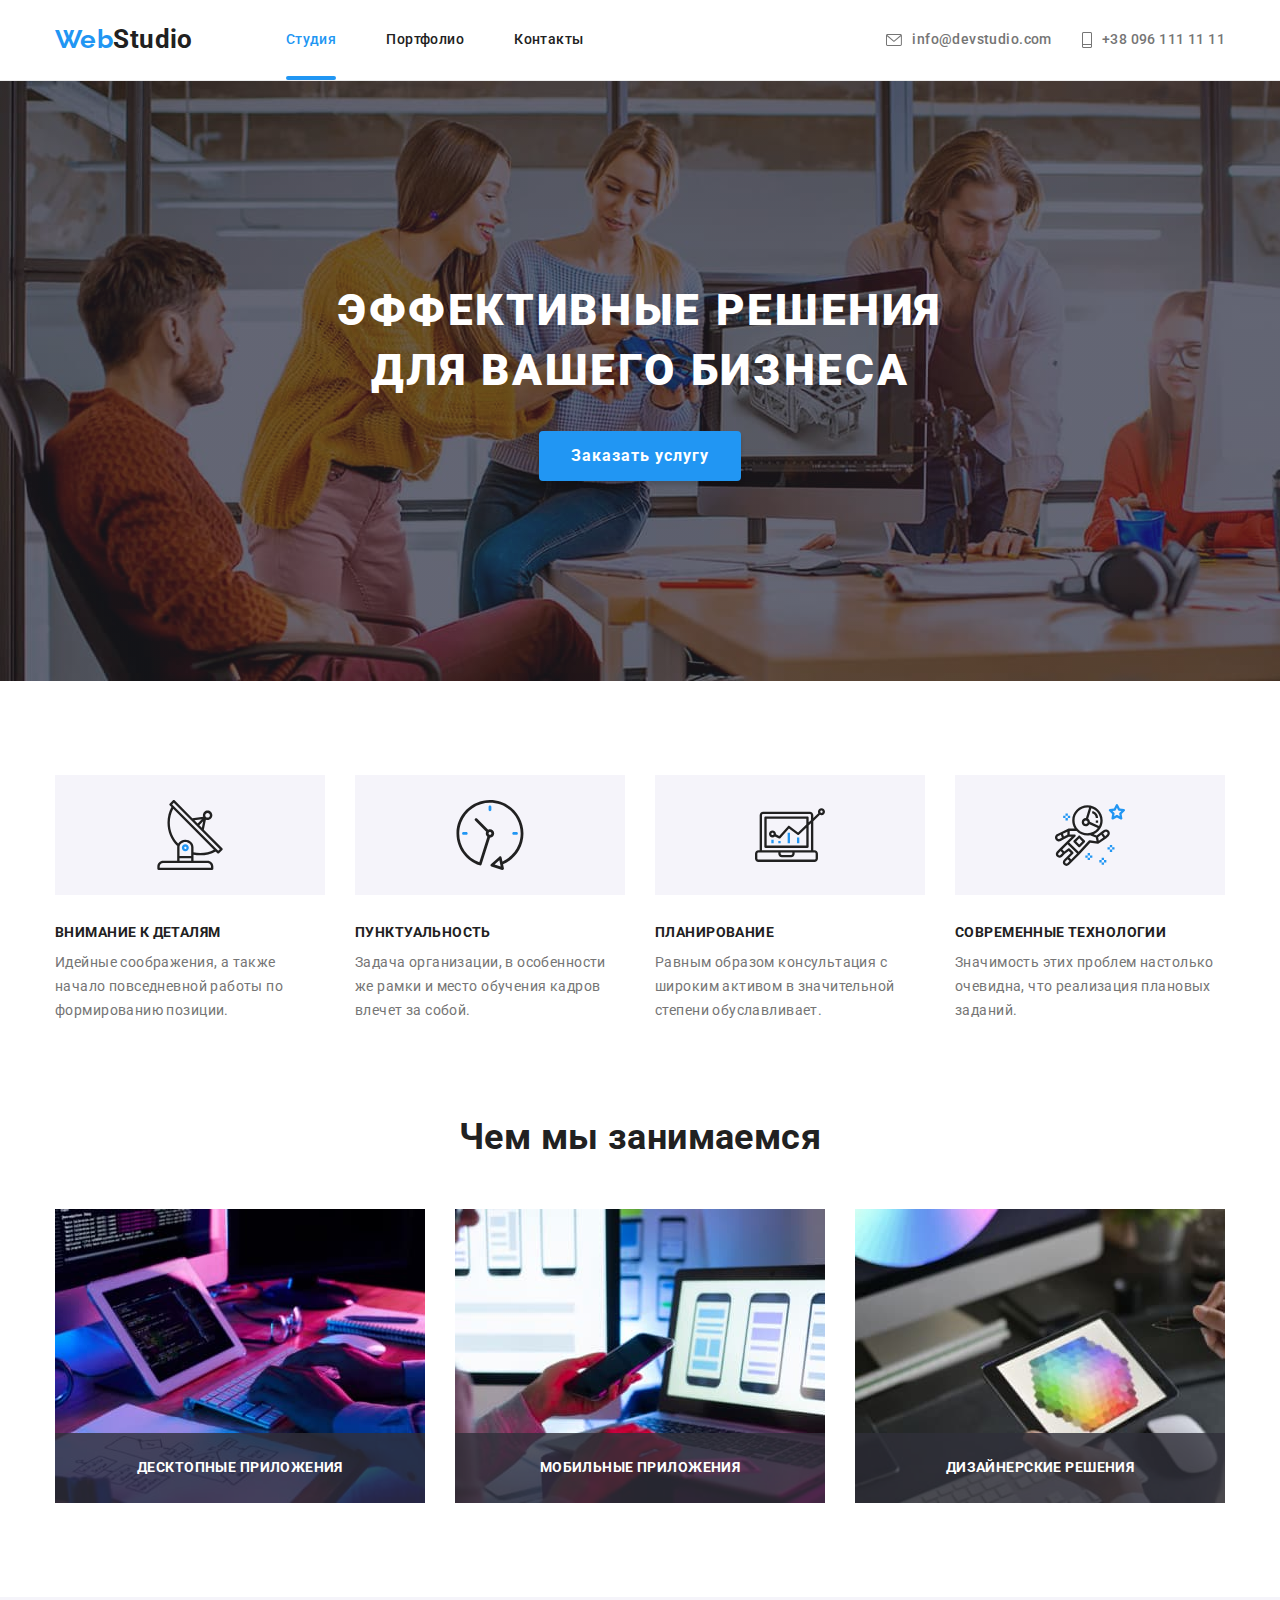
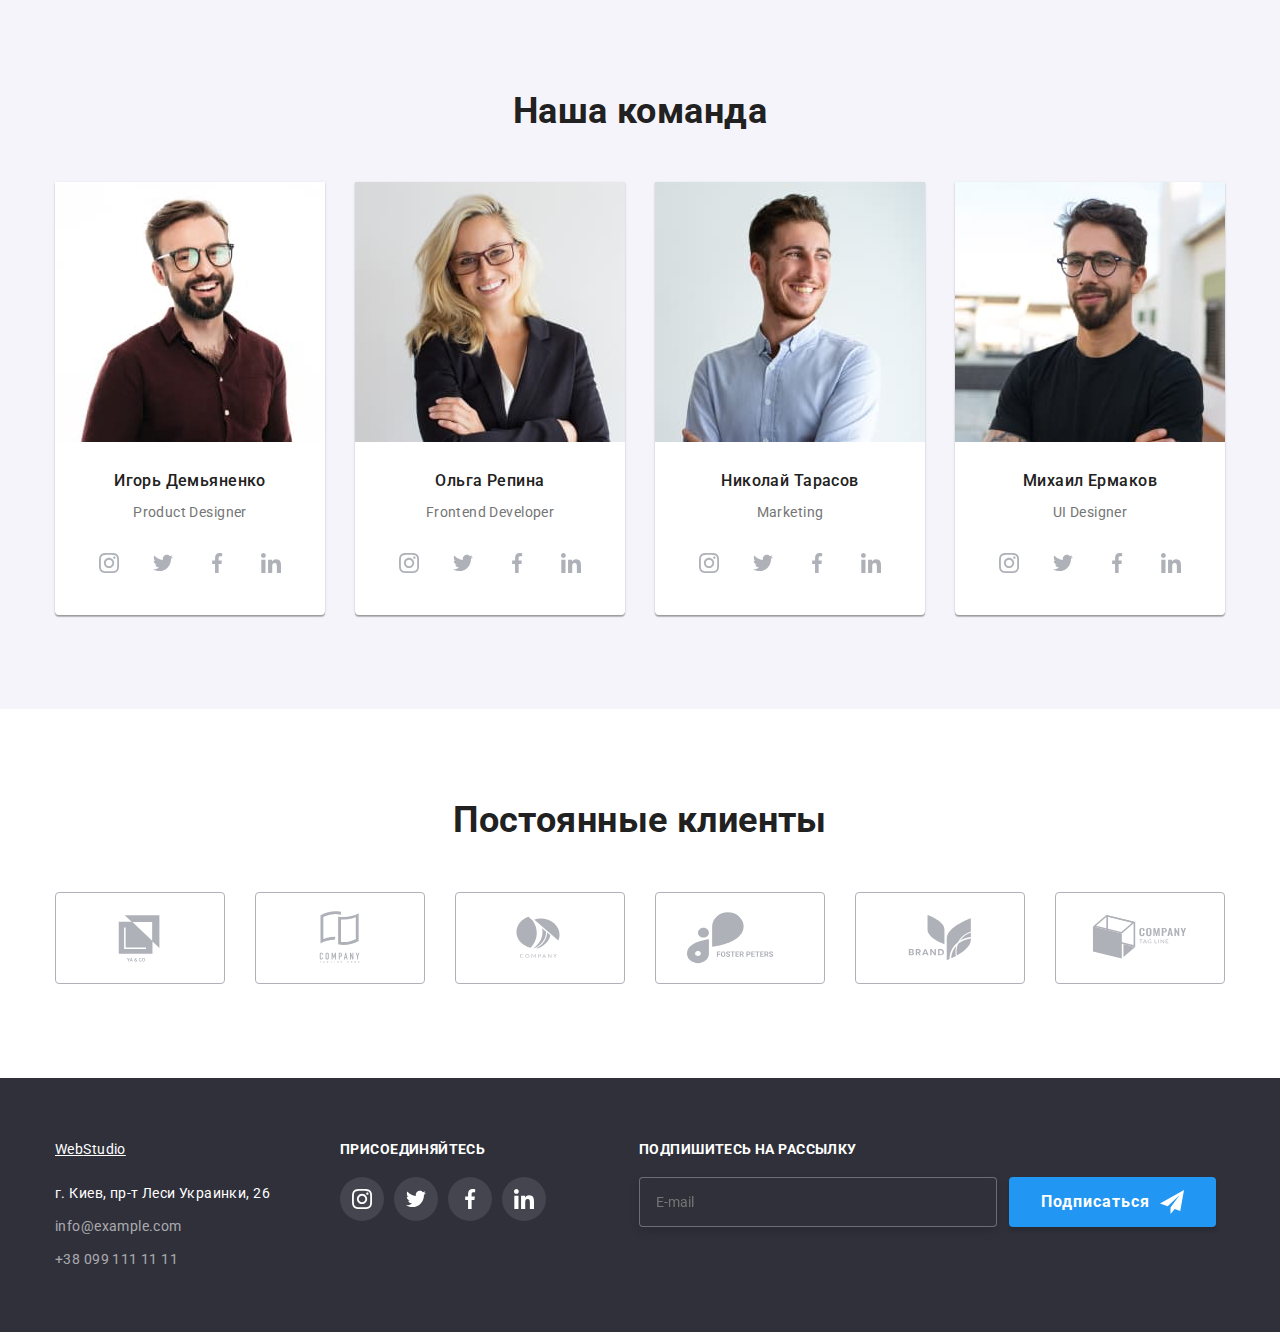
==== commit 62df9558: "Хедер зробив по БЄМ" ====
--- a/index.html
+++ b/index.html
@@ -9,7 +9,6 @@
     <link rel="preconnect" href="https://fonts.googleapis.com">
     <link rel="preconnect" href="https://fonts.gstatic.com" crossorigin>
     <link href="https://fonts.googleapis.com/css2?family=Roboto:wght@400;500;700;900&display=swap" rel="stylesheet">
-    <!--Тут вот походу трабл і не треба цього це лишнє можна кажись обєднати з фонтом Robot але поки лишу так як є-->
     <link rel="preconnect" href="https://fonts.googleapis.com">
     <link rel="preconnect" href="https://fonts.gstatic.com" crossorigin>
     <link href="https://fonts.googleapis.com/css2?family=Raleway:wght@700&family=Roboto:wght@400;500;700;900&display=swap" rel="stylesheet">
@@ -20,25 +19,25 @@
     <header class="page-header">
         <div class="container">
             <nav class="main-nav">
-                <a href="./index.html" class="logo">
-                    <span class="logo-title">Web</span>Studio
+                <a href="./index.html" class="main-nav__logo">
+                    <span class="main-nav__logo-title">Web</span>Studio
                 </a>
 
                 <ul class="site-nav list">
-                    <li class="item"><a href="./index.html" class="link current">Студия</a></li>
-                    <li class="item"><a href="./portfolio.html" class="link">Портфолио</a></li>
-                    <li class="item"><a href="" class="link">Контакты</a></li>
+                    <li class="site-nav__item"><a href="./index.html" class="site-nav__link site-nav__current link">Студия</a></li>
+                    <li class="site-nav__item"><a href="./portfolio.html" class="site-nav__link link">Портфолио</a></li>
+                    <li class="site-nav__item"><a href="" class="site-nav__link link">Контакты</a></li>
                 </ul>
             </nav>
             <!--Поле адресу-->
                 <ul class="auth-nav list">
-                    <li class="item"><a href="mailto:info@example.com" class="link adres"> 
-                    <svg class="icon icon-email">
+                    <li class="auth-nav__item"><a href="mailto:info@example.com" class="auth-nav__link link auth-nav__adres"> 
+                    <svg class="auth-nav__icon auth-nav__icon-email">
                         <use href="./images/symbol-defs.svg#icon-email"></use>
                     </svg>
                     info@devstudio.com</a></li>
-                    <li class="item"><a href="tel:+380991111111" class="link tel">
-                        <svg class="icon icon-phone">
+                    <li class="auth-nav__item"><a href="tel:+380991111111" class="auth-nav__link link auth-nav__tel">
+                        <svg class="auth-nav__icon auth-nav__icon-phone">
                             <use href="./images/symbol-defs.svg#icon-phone"></use>
                         </svg>
                         +38 096 111 11 11</a></li>
--- a/sass/main.css
+++ b/sass/main.css
@@ -178,8 +178,22 @@
   fill: #ffffff;
 }
 
+/*Main-Nav*/
+.main-nav {
+  display: -webkit-box;
+  display: -ms-flexbox;
+  display: flex;
+  -webkit-box-align: center;
+      -ms-flex-align: center;
+          align-items: center;
+}
+
+.main-nav__logo {
+  margin-right: 93px;
+}
+
 /*Logo*/
-.logo {
+.main-nav__logo {
   color: #212121;
   font-family: "Roboto";
   font-weight: 700;
@@ -188,22 +202,22 @@
   text-decoration: none;
 }
 
-.logo > span {
+.main-nav__logo-title {
   color: #2196f3;
   font-family: "Raleway", sans-serif;
   font-weight: 700;
 }
 
 /*Header*/
-.site-nav .link {
+.site-nav__link {
   color: #212121;
   font-weight: 500;
   font-size: 14px;
   line-height: 1.2;
 }
 
-.site-nav .link:hover,
-.site-nav .link:focus {
+.site-nav__link:hover,
+.site-nav__link:focus {
   color: #2196f3;
   -webkit-transition-duration: 250ms;
           transition-duration: 250ms;
@@ -216,11 +230,11 @@
   border-bottom: 1px solid #ececec;
 }
 
-.site-nav .item {
+.site-nav__item {
   position: relative;
 }
 
-.site-nav .link::after {
+.site-nav__link::after {
   content: "";
   position: absolute;
   bottom: -28px;
@@ -231,17 +245,17 @@
   opacity: 0;
 }
 
-.site-nav .link:hover::after,
-.site-nav .link:focus::after {
+.site-nav__link:hover::after,
+.site-nav__link:focus::after {
   opacity: 1;
 }
 
-.site-nav .link.current {
+.site-nav__current {
   color: #2196f3;
 }
 
-.site-nav .link.current::after,
-.site-nav .link.current::after {
+.site-nav__current::after,
+.site-nav__current::after {
   opacity: 1;
 }
 
@@ -251,24 +265,24 @@
   display: flex;
 }
 
-.site-nav .item {
+.site-nav__item {
   margin-right: 50px;
 }
 
-.site-nav .item:last-child {
+.site-nav__item:last-child {
   margin-right: 0px;
 }
 
 /*Auth-nav*/
-.auth-nav .link {
+.auth-nav__link {
   color: #757575;
   font-weight: 500;
   font-size: 14px;
   line-height: 1.2;
 }
 
-.auth-nav .link:hover,
-.auth-nav .link:focus {
+.auth-nav__link:hover,
+.auth-nav__link:focus {
   color: #2196f3;
   -webkit-transition-duration: 250ms;
           transition-duration: 250ms;
@@ -286,16 +300,16 @@
   margin-left: auto;
 }
 
-.auth-nav .item {
+.auth-nav__item {
   margin-right: 30px;
 }
 
-.auth-nav .item:last-child {
+.auth-nav__item:last-child {
   margin-right: 0px;
 }
 
 /*Рівняю телефоні текст*/
-.auth-nav .link {
+.auth-nav__link {
   display: -webkit-box;
   display: -ms-flexbox;
   display: flex;
@@ -322,40 +336,26 @@
   display: flex;
 }
 
-/*Main-Nav*/
-.main-nav {
-  display: -webkit-box;
-  display: -ms-flexbox;
-  display: flex;
-  -webkit-box-align: center;
-      -ms-flex-align: center;
-          align-items: center;
-}
-
-.main-nav .logo {
-  margin-right: 93px;
-}
-
 /*Оформлення іконок SVG*/
-.auth-nav .icon {
-  fill: var(--primary-text-color);
-}
-
-.auth-nav .icon-email {
+.auth-nav__icon {
+  fill: #757575;
+}
+
+.auth-nav__icon-email {
   width: 16px;
   height: 12px;
   margin-right: 10px;
 }
 
-.auth-nav .icon-phone {
+.auth-nav__icon-phone {
   width: 10px;
   height: 16px;
   margin-right: 10px;
 }
 
-.auth-nav .link:hover .icon,
-.auth-nav .link:focus .icon {
-  fill: var(--accent-color);
+.auth-nav__link:hover .icon,
+.auth-nav__link:focus .icon {
+  fill: #2196f3;
   -webkit-transition-duration: 250ms;
           transition-duration: 250ms;
   -webkit-transition-timing-function: cubic-bezier(0.4, 0, 0.2, 1);
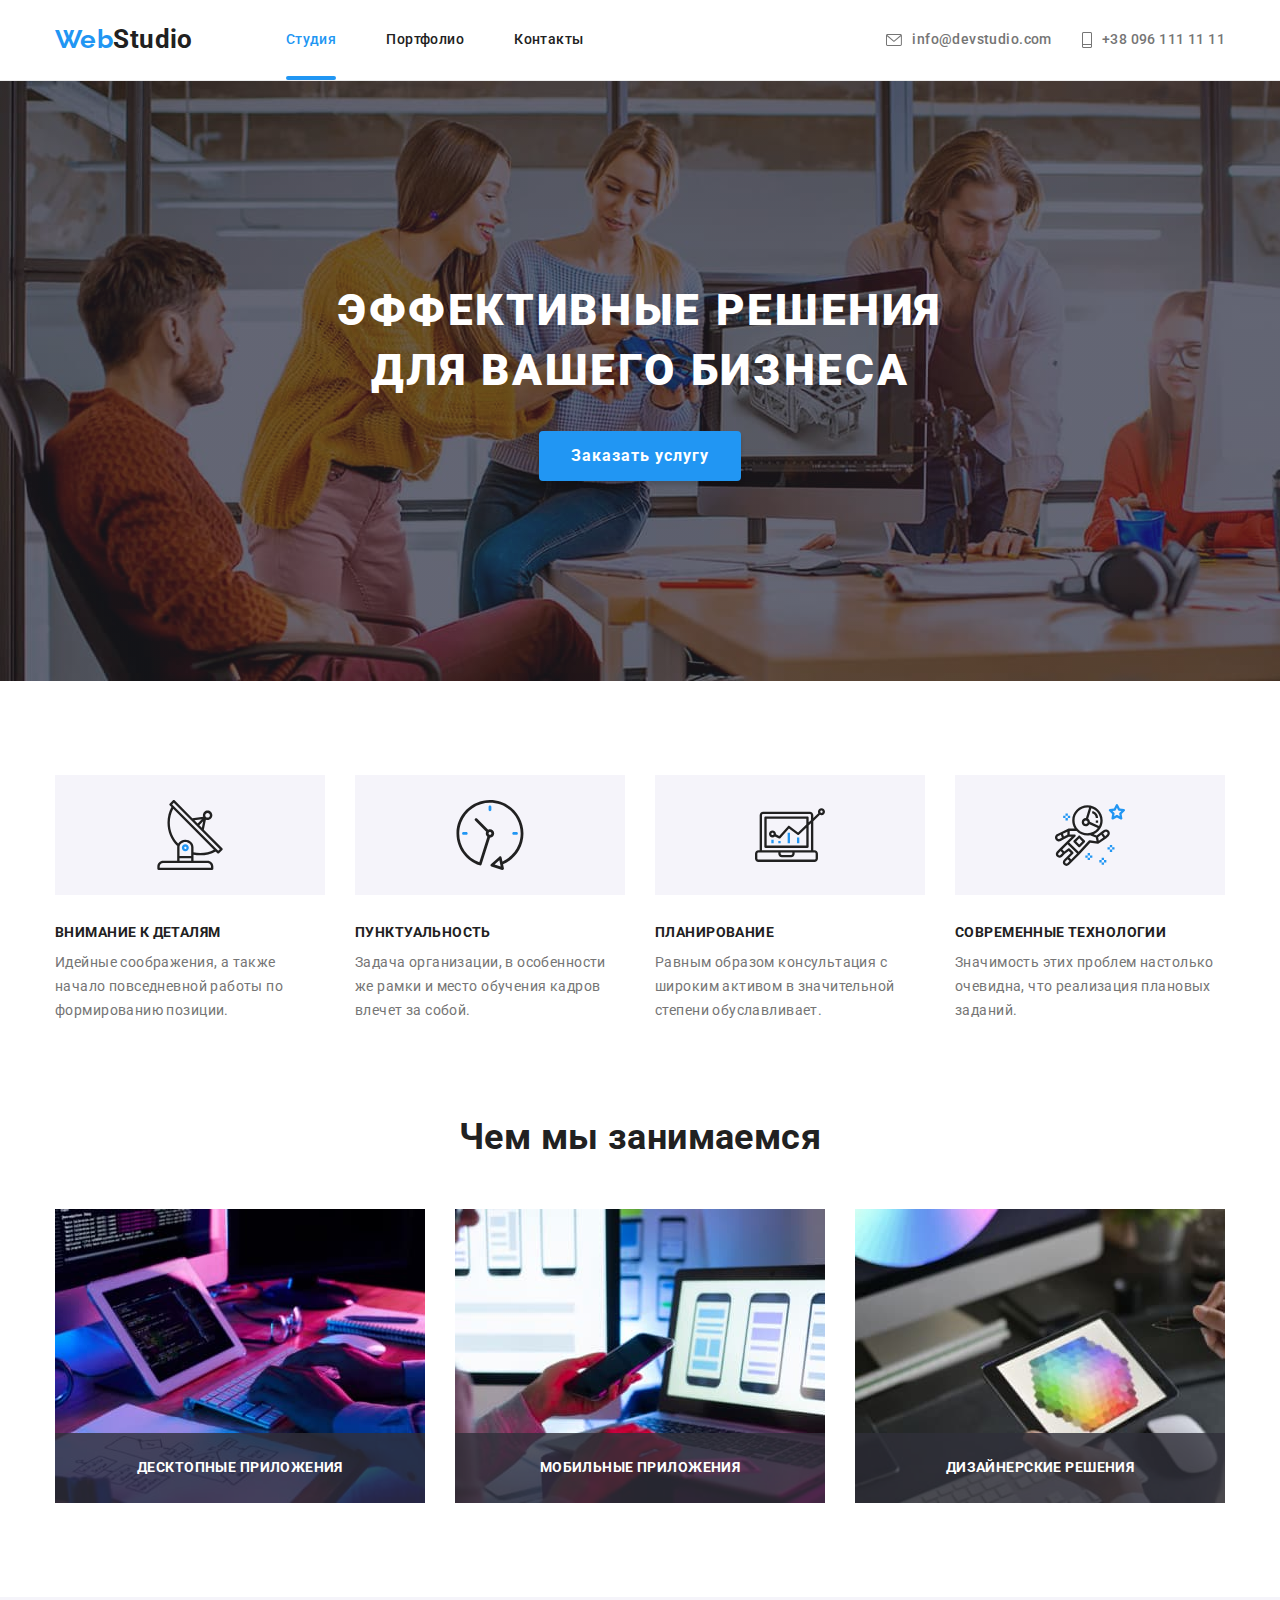
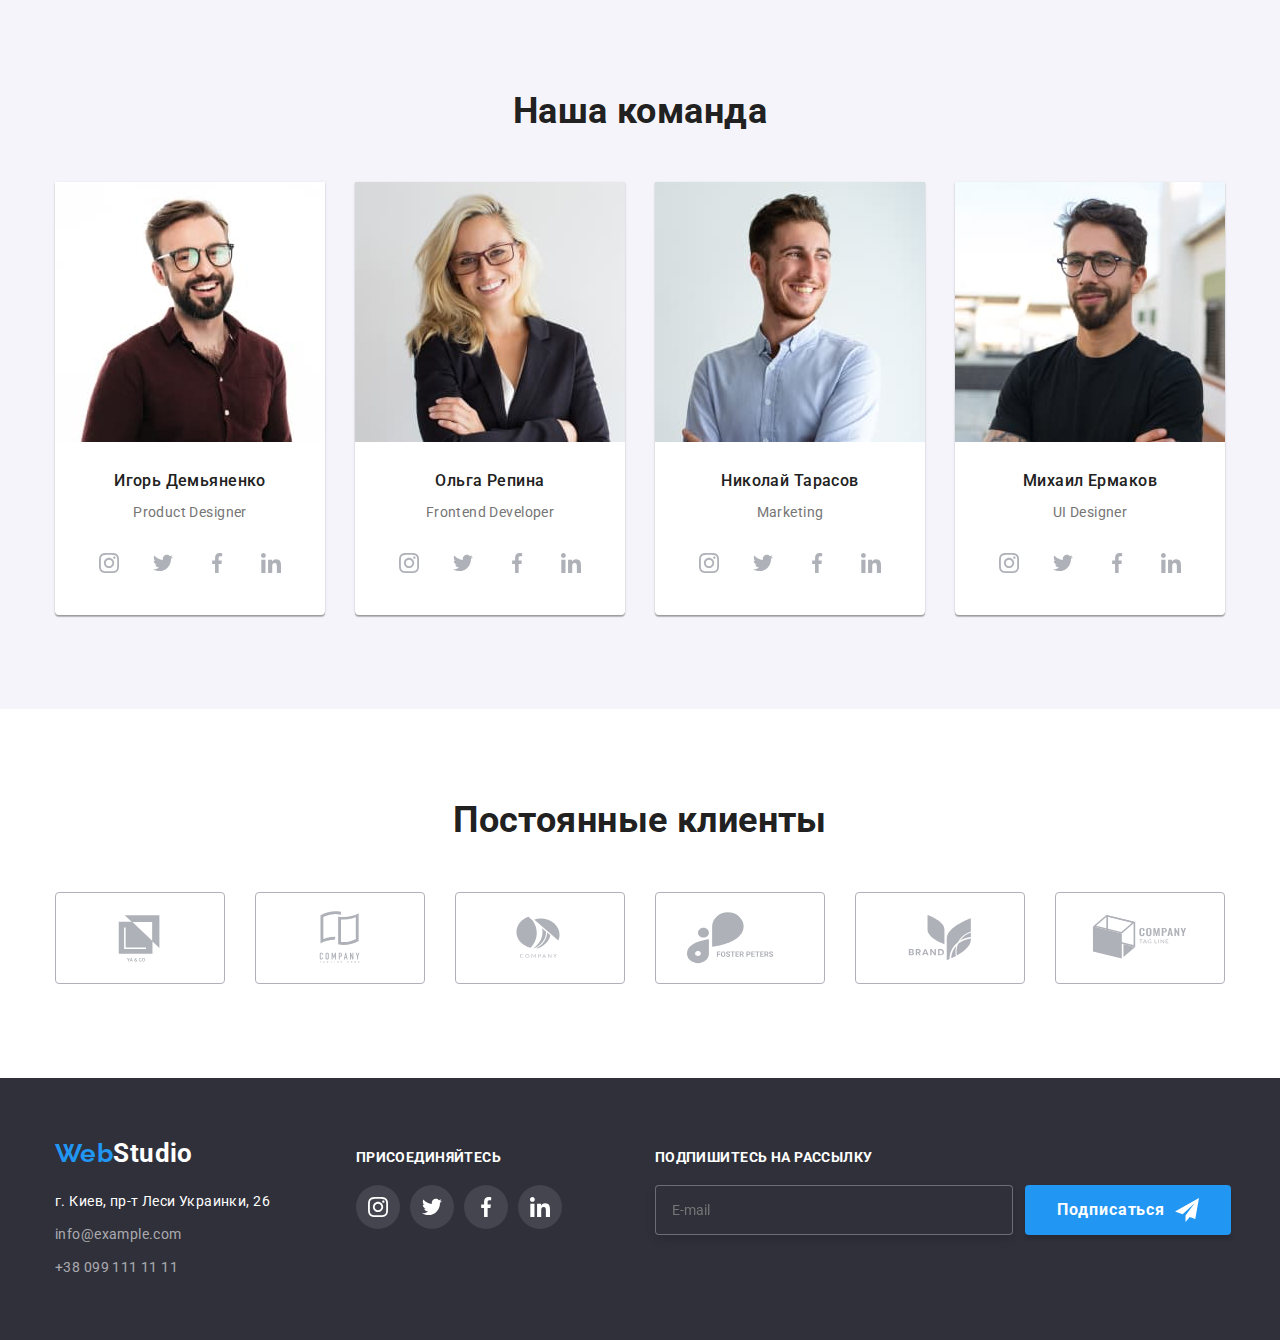
==== commit c702448f: "Поміняв більшість класів по БЄМу" ====
--- a/index.html
+++ b/index.html
@@ -12,7 +12,7 @@
     <link rel="preconnect" href="https://fonts.googleapis.com">
     <link rel="preconnect" href="https://fonts.gstatic.com" crossorigin>
     <link href="https://fonts.googleapis.com/css2?family=Raleway:wght@700&family=Roboto:wght@400;500;700;900&display=swap" rel="stylesheet">
-    <link rel="stylesheet" href="./sass/main.css">
+    <link rel="stylesheet" href="./css/main.min.css">
 </head>
 <body>
     <!--Шапка Сайта-->
@@ -49,12 +49,12 @@
     <main>
         <!--Герой-->
         <section class="hero">
-            <div class="hero-container">
+            <div class="hero--container">
                 <!--Тут поки написав всьо великими але поідеї треба в стилях писати щоб всі
                             букви були великі чи маленькі-->
-                <h1 class="hero-title">ЭФФЕКТИВНЫЕ РЕШЕНИЯ <br> ДЛЯ ВАШЕГО БИЗНЕСА</h1>
+                <h1 class="hero--title">ЭФФЕКТИВНЫЕ РЕШЕНИЯ <br> ДЛЯ ВАШЕГО БИЗНЕСА</h1>
                 
-                <button type="button" class="button primary" data-modal-open>   
+                <button type="button" class="button button--primary" data-modal-open>   
                     Заказать услугу
                 </button>
                 <div class="backdrop is-hidden" data-modal>
@@ -114,7 +114,7 @@
                                 Соглашаюсь с рассылкой и принимаю <a href="" class="checkbox-link"><span class="checkbox-span"> Условия договора</span> </a>
                             </label>
                             
-                            <button class="button primary" type="submit">
+                            <button class="button button--primary" type="submit">
                                 Отправить
                             </button>
                         </form>
@@ -126,47 +126,47 @@
         <!--Чим ми займаємось опис-->
         <section class="description section">
             <div class="container">
-                <ul class="description-list">
-                    <li class="item">
+                <ul class="description--list">
+                    <li class="description--item">
                         <div class="des-label">
-                            <svg class="icon antenna">
+                            <svg class="des-label--icon">
                                 <use href="./images/symbol-defs.svg#icon-antenna"></use>
                             </svg>
                         </div>
-                        <h3 class="title">Внимание к деталям</h3>
+                        <h3 class="description--title title">Внимание к деталям</h3>
                         <p>
                             Идейные соображения, а также начало повседневной работы по формированию позиции.
                         </p>
                     </li>
-                    <li class="item">
+                    <li class="description--item">
                         <div class="des-label">
-                            <svg class="icon clock">
+                            <svg class="des-label--icon ">
                                 <use href="./images/symbol-defs.svg#icon-clock"></use>
                             </svg>
                         </div>
-                        <h3 class="title">Пунктуальность</h3>
+                        <h3 class="description--title title">Пунктуальность</h3>
                         <p>
                             Задача организации, в особенности же рамки и место обучения кадров влечет за собой.
                         </p>
                     </li>
-                    <li class="item">
+                    <li class="description--item">
                         <div class="des-label">
-                            <svg class="icon diagram">
+                            <svg class="des-label--icon ">
                                 <use href="./images/symbol-defs.svg#icon-diagram"></use>
                             </svg>
                         </div>
-                        <h3 class="title">Планирование</h3>
+                        <h3 class="description--title title">Планирование</h3>
                         <p>
                             Равным образом консультация с широким активом в значительной степени обуславливает.
                         </p>
                     </li>
-                    <li class="item">
+                    <li class="description--item">
                         <div class="des-label">
-                            <svg class="icon astronaut">
+                            <svg class="des-label--icon ">
                                 <use href="./images/symbol-defs.svg#icon-astronaut"></use>
                             </svg>
                         </div>
-                        <h3 class="title">Современные технологии</h3>
+                        <h3 class="description--title title">Современные технологии</h3>
                         <p>
                             Значимость этих проблем настолько очевидна, что реализация плановых заданий.
                         </p>
@@ -178,26 +178,26 @@
         <!--Чим ми займаємось фото-->
         <section class="whatwedo section">
             <div class="container">
-                <h2 class="title">Чем мы занимаемся</h2>
+                <h2 class="title whatwedo--title">Чем мы занимаемся</h2>
                 
-                <ul class="whatwedo-list">
-                    <li class="item">
+                <ul class="whatwedo--list">
+                    <li class="whatwedo--item">
                         <img src="./images/what-we-do/01.jpg" alt="Печатает на клавиатуре" width="370">
                         <div class="label">
-                            <h3 class="label-title">Десктопные приложения</h3>
+                            <h3 class="label--title">Десктопные приложения</h3>
                         </div>
                         
                     </li>
-                    <li class="item">
+                    <li class="whatwedo--item">
                         <img src="./images/what-we-do/02.jpg" alt="Делает картинку телефона" width="370">
                         <div class="label">
-                            <h3 class="label-title">Мобильные приложения</h3>
-                        </div>
-                    </li>
-                    <li class="item">
+                            <h3 class="label--title">Мобильные приложения</h3>
+                        </div>
+                    </li>
+                    <li class="whatwedo--item">
                         <img src="./images/what-we-do/03.jpg" alt="Палитра цветов" width="370">
                         <div class="label">
-                            <h3 class="label-title">Дизайнерские решения</h3>
+                            <h3 class="label--title">Дизайнерские решения</h3>
                         </div>
                     </li>
                 </ul>
@@ -207,33 +207,33 @@
         <!--Наша команда-->
         <section class="team section">
                 <div class="container">
-                    <h2 class="team-title title">Наша команда</h2>
-                    <ul class="team-list">
-                            <li class="item wrap">
+                    <h2 class="team--title title">Наша команда</h2>
+                    <ul class="team--list">
+                            <li class="team--item wrap">
                                 <img src="./images/team/01.jpg" alt="Мущина в очках" width="270">
-                                <div class="team-item-wraper">
-                                    <h3 class="title">Игорь Демьяненко</h3>
-                                    <p class="text">Product Designer</p>
+                                <div class="team--item-wraper">
+                                    <h3 class="title team--title">Игорь Демьяненко</h3>
+                                    <p class="text team--text">Product Designer</p>
 
                                     <!--Socail Icon-->
                                     <ul class="social">
-                                            <a href="" class="link">
-                                                <svg class="icon">
+                                            <a href="" class="link social--link">
+                                                <svg class="social--icon icon">
                                                     <use href="./images/symbol-defs.svg#icon-instagram"></use>
                                                 </svg>
                                             </a>
-                                            <a href="" class="link">
-                                                <svg class="icon">
+                                            <a href="" class="link social--link">
+                                                <svg class="social--icon icon">
                                                     <use href="./images/symbol-defs.svg#icon-twitter"></use>
                                                 </svg>
                                             </a>
-                                            <a href="" class="link">
-                                                <svg class="icon">
+                                            <a href="" class="link social--link">
+                                                <svg class="social--icon icon">
                                                     <use href="./images/symbol-defs.svg#icon-facebook"></use>
                                                 </svg>
                                             </a>
-                                            <a href="" class="link">
-                                                <svg class="icon">
+                                            <a href="" class="link social--link">
+                                                <svg class="social--icon icon">
                                                     <use href="./images/symbol-defs.svg#icon-linkedin"></use>
                                                 </svg>
                                             </a>
@@ -241,62 +241,62 @@
                                 </div>
 
                             </li>
-                            <li class="item wrap">
+                            <li class="team--item wrap">
                                 <img src="./images/team/02.jpg" alt="Женщина в очках" width="270">
-                                <div class="team-item-wraper">
-                                    <h3 class="title">Ольга Репина</h3>
-                                    <p class="text">Frontend Developer</p>
+                                <div class="team--item-wraper">
+                                    <h3 class="title team--title">Ольга Репина</h3>
+                                    <p class="text team--text">Frontend Developer</p>
                                     
                                     <!--Socail Icon-->
                                     <ul class="social">
-                                        <a href="" class="link">
-                                            <svg class="icon">
+                                        <a href="" class="link social--link">
+                                            <svg class="social--icon icon">
                                                 <use href="./images/symbol-defs.svg#icon-instagram"></use>
                                             </svg>
                                         </a>
-                                        <a href="" class="link">
-                                            <svg class="icon">
+                                        <a href="" class="link social--link">
+                                            <svg class="social--icon icon">
                                                 <use href="./images/symbol-defs.svg#icon-twitter"></use>
                                             </svg>
                                         </a>
-                                        <a href="" class="link">
-                                            <svg class="icon">
+                                        <a href="" class="link social--link">
+                                            <svg class="social--icon icon">
                                                 <use href="./images/symbol-defs.svg#icon-facebook"></use>
                                             </svg>
                                         </a>
-                                        <a href="" class="link">
-                                            <svg class="icon">
+                                        <a href="" class="link social--link">
+                                            <svg class="social--icon icon">
                                                 <use href="./images/symbol-defs.svg#icon-linkedin"></use>
                                             </svg>
                                         </a>
                                     </ul>
                                 </div>
                             </li>
-                            <li class="item wrap">
+                            <li class="team--item wrap">
                                 <img src="./images/team/03.jpg" alt="Улибаючийся мущина" width="270">
-                                <div class="team-item-wraper">
-                                    <h3 class="title">Николай Тарасов</h3>
-                                    <p class="text">Marketing</p>
+                                <div class="team--item-wraper">
+                                    <h3 class="title team--title">Николай Тарасов</h3>
+                                    <p class="text team--text">Marketing</p>
 
                                     <!--Socail Icon-->
                                     <ul class="social">
-                                        <a href="" class="link">
-                                            <svg class="icon">
+                                        <a href="" class="link social--link">
+                                            <svg class="social--icon icon">
                                                 <use href="./images/symbol-defs.svg#icon-instagram"></use>
                                             </svg>
                                         </a>
-                                        <a href="" class="link">
-                                            <svg class="icon">
+                                        <a href="" class="link social--link">
+                                            <svg class="social--icon icon">
                                                 <use href="./images/symbol-defs.svg#icon-twitter"></use>
                                             </svg>
                                         </a>
-                                        <a href="" class="link">
-                                            <svg class="icon">
+                                        <a href="" class="link social--link">
+                                            <svg class="social--icon icon">
                                                 <use href="./images/symbol-defs.svg#icon-facebook"></use>
                                             </svg>
                                         </a>
-                                        <a href="" class="link">
-                                            <svg class="icon">
+                                        <a href="" class="link social--link">
+                                            <svg class="social--icon icon">
                                                 <use href="./images/symbol-defs.svg#icon-linkedin"></use>
                                             </svg>
                                         </a>
@@ -304,31 +304,31 @@
                                 </div>
 
                             </li>
-                            <li class="item wrap">
+                            <li class="team--item wrap">
                                 <img src="./images/team/04.jpg" alt="Улибаючийся мущина в очках" width="270">
-                                <div class="team-item-wraper">
-                                    <h3 class="title">Михаил Ермаков</h3>
-                                    <p class="text">UI Designer</p>
+                                <div class="team--item-wraper">
+                                    <h3 class="title team--title">Михаил Ермаков</h3>
+                                    <p class="text team--text">UI Designer</p>
 
                                     <!--Socail Icon-->
                                     <ul class="social">
-                                        <a href="" class="link">
-                                            <svg class="icon">
+                                        <a href="" class="link social--link">
+                                            <svg class="social--icon icon">
                                                 <use href="./images/symbol-defs.svg#icon-instagram"></use>
                                             </svg>
                                         </a>
-                                        <a href="" class="link">
-                                            <svg class="icon">
+                                        <a href="" class="link social--link">
+                                            <svg class="social--icon icon">
                                                 <use href="./images/symbol-defs.svg#icon-twitter"></use>
                                             </svg>
                                         </a>
-                                        <a href="" class="link">
-                                            <svg class="icon">
+                                        <a href="" class="link social--link">
+                                            <svg class="social--icon icon">
                                                 <use href="./images/symbol-defs.svg#icon-facebook"></use>
                                             </svg>
                                         </a>
-                                        <a href="" class="link">
-                                            <svg class="icon">
+                                        <a href="" class="link social--link">
+                                            <svg class="social--icon icon">
                                                 <use href="./images/symbol-defs.svg#icon-linkedin"></use>
                                             </svg>
                                         </a>
@@ -342,39 +342,39 @@
         <!--Постійні клієнти-->
         <section class="clients">
             <div class="container">
-                <h2 class="title">
+                <h2 class="title clients--title">
                     Постоянные клиенты
                 </h2>
 
                 <!--Partner Logo-->
-                <ul class="clients-logo">
-                    <a href="" class="link">
+                <ul class="clients--logo">
+                    <a href="" class="link clients--link">
                         <svg class="logo">
                             <use href="./images/symbol-defs.svg#icon-Logo_01"></use>
                         </svg>
                     </a>
-                    <a href="" class="link">
+                    <a href="" class="link clients--link">
                         <svg class="logo">
                             <use href="./images/symbol-defs.svg#icon-Logo_02"></use>
                         </svg>
                     </a>
-                    <a href="" class="link">
+                    <a href="" class="link clients--link">
                         <svg class="logo">
                             <use href="./images/symbol-defs.svg#icon-Logo_03"></use>
                         </svg>
                     </a>
-                    <a href="" class="link">
+                    <a href="" class="link clients--link">
                         <svg class="logo">
                             <use href="./images/symbol-defs.svg#icon-logo_04"></use>
                         </svg>
                     </a>
-                    <a href="" class="link">
+                    <a href="" class="link clients--link">
                         <svg class="logo">
                             <use href="./images/symbol-defs.svg#icon-Logo_05"></use>
                         </svg>
                     </a>
 
-                    <a href="" class="link">
+                    <a href="" class="link clients--link">
                         <svg class="logo">
                             <use href="./images/symbol-defs.svg#icon-Logo_06"></use>
                         </svg>
@@ -389,8 +389,8 @@
     <footer class="footer">
         <div class="container">
             <div class="logo-address">
-            <a href="./index.html" class="logo">
-                <span class="logo-title">Web</span>Studio 
+            <a href="./index.html" class="main-nav__logo">
+                <span class="main-nav__logo-title">Web</span>Studio 
             </a>
             
             <address class="foot">
@@ -441,7 +441,7 @@
                 <form name="signup" class="signup">
                     <input type="email" name="email" placeholder="E-mail">
 
-                    <button class="button primary" type="submit">
+                    <button class="button button--primary" type="submit">
                         Подписаться
                         <svg class="icon">
                             <use href="./images/symbol-defs.svg#telegram"></use>
--- a/css/main.min.css
+++ b/css/main.min.css
@@ -0,0 +1,2 @@
+body{background-color:#fff;color:#757575;font-family:"Roboto", sans-serif;font-size:14px;line-height:1.71;letter-spacing:0.03em}.list{padding:0;margin:0;list-style:none}.link{text-decoration:none}img{display:block}body li{list-style-type:none}ul{padding:0px;margin:0px}h1,h2,h3,h4,h5,h6{margin:0px}p{margin:0px}.container{margin-left:auto;margin-right:auto;width:1200px;padding-left:15px;padding-right:15px}.section{padding-top:94px;padding-bottom:94px}.title{color:#212121;font-weight:700}.button{color:#fff;font-weight:700;font-size:16px;line-height:1.875;letter-spacing:0.06em;text-decoration:none}.button--primary{background-color:#2196f3;padding:10px 32px}.button--primary:hover{cursor:pointer;-webkit-transition-duration:250ms;transition-duration:250ms;-webkit-transition-timing-function:cubic-bezier(0.4, 0, 0.2, 1);transition-timing-function:cubic-bezier(0.4, 0, 0.2, 1)}.button--primary{-webkit-box-shadow:0px 4px 4px rgba(0,0,0,0.15);box-shadow:0px 4px 4px rgba(0,0,0,0.15)}button{border:0px;border-radius:4px}.button--secondary{padding:6px 22px;font-weight:500;line-height:1.62;letter-spacing:0.03em;color:#212121}.button--secondary:hover,.button--secondary:focus{background-color:#2196f3;color:#fff;-webkit-box-shadow:0px 3px 1px rgba(0,0,0,0.1),0px 1px 2px rgba(0,0,0,0.08),0px 2px 2px rgba(0,0,0,0.12);box-shadow:0px 3px 1px rgba(0,0,0,0.1),0px 1px 2px rgba(0,0,0,0.08),0px 2px 2px rgba(0,0,0,0.12);cursor:pointer;-webkit-transition-duration:250ms;transition-duration:250ms;-webkit-transition-timing-function:cubic-bezier(0.4, 0, 0.2, 1);transition-timing-function:cubic-bezier(0.4, 0, 0.2, 1)}.social{display:-webkit-box;display:-ms-flexbox;display:flex;padding-right:32px;padding-left:32px}.social a{width:44px;height:44px;display:-webkit-box;display:-ms-flexbox;display:flex;-webkit-box-pack:center;-ms-flex-pack:center;justify-content:center;-webkit-box-align:center;-ms-flex-align:center;align-items:center}.social a{margin-right:10px}.social a:last-child{margin-right:0px}.social .icon{width:20px;height:20px;fill:#afb1b8}.social a:hover,.social a:focus{background-color:#2196f3;border-radius:50%;cursor:pointer;-webkit-transition-duration:250ms;transition-duration:250ms;-webkit-transition-timing-function:cubic-bezier(0.4, 0, 0.2, 1);transition-timing-function:cubic-bezier(0.4, 0, 0.2, 1)}.social a:hover .icon,.social a:focus .icon{fill:#fff}.main-nav{display:-webkit-box;display:-ms-flexbox;display:flex;-webkit-box-align:center;-ms-flex-align:center;align-items:center}.main-nav__logo{margin-right:93px}.main-nav__logo{color:#212121;font-family:"Roboto";font-weight:700;font-size:26px;line-height:1.2;text-decoration:none}.main-nav__logo-title{color:#2196f3;font-family:"Raleway", sans-serif;font-weight:700}.site-nav__link{color:#212121;font-weight:500;font-size:14px;line-height:1.2}.site-nav__link:hover,.site-nav__link:focus{color:#2196f3;-webkit-transition-duration:250ms;transition-duration:250ms;-webkit-transition-timing-function:cubic-bezier(0.4, 0, 0.2, 1);transition-timing-function:cubic-bezier(0.4, 0, 0.2, 1)}header{border-bottom:1px solid #ececec}.site-nav__item{position:relative}.site-nav__link::after{content:"";position:absolute;bottom:-28px;left:0;width:100%;border:2px solid #2196f3;border-radius:2px;opacity:0}.site-nav__link:hover::after,.site-nav__link:focus::after{opacity:1}.site-nav__current{color:#2196f3}.site-nav__current::after,.site-nav__current::after{opacity:1}.site-nav{display:-webkit-box;display:-ms-flexbox;display:flex}.site-nav__item{margin-right:50px}.site-nav__item:last-child{margin-right:0px}.auth-nav__link{color:#757575;font-weight:500;font-size:14px;line-height:1.2}.auth-nav__link:hover,.auth-nav__link:focus{color:#2196f3;-webkit-transition-duration:250ms;transition-duration:250ms;-webkit-transition-timing-function:cubic-bezier(0.4, 0, 0.2, 1);transition-timing-function:cubic-bezier(0.4, 0, 0.2, 1)}.auth-nav{display:-webkit-box;display:-ms-flexbox;display:flex;-webkit-box-align:center;-ms-flex-align:center;align-items:center;margin-left:auto}.auth-nav__item{margin-right:30px}.auth-nav__item:last-child{margin-right:0px}.auth-nav__link{display:-webkit-box;display:-ms-flexbox;display:flex;-webkit-box-align:center;-ms-flex-align:center;align-items:center}.page-header{display:-webkit-box;display:-ms-flexbox;display:flex;-webkit-box-align:center;-ms-flex-align:center;align-items:center;padding-top:24px;padding-bottom:25px}.page-header .container{display:-webkit-box;display:-ms-flexbox;display:flex}.auth-nav__icon{fill:#757575}.auth-nav__icon-email{width:16px;height:12px;margin-right:10px}.auth-nav__icon-phone{width:10px;height:16px;margin-right:10px}.auth-nav__link:hover .auth-nav__icon,.auth-nav__link:focus .auth-nav__icon{fill:#2196f3;-webkit-transition-duration:250ms;transition-duration:250ms;-webkit-transition-timing-function:cubic-bezier(0.4, 0, 0.2, 1);transition-timing-function:cubic-bezier(0.4, 0, 0.2, 1)}.hero--title{color:#fff;font-weight:900;font-size:44px;line-height:1.36;letter-spacing:0.06em;text-transform:uppercase;margin-bottom:30px}.hero{text-align:center;max-width:1600px;height:600px;margin-right:auto;margin-left:auto;background-image:-webkit-gradient(linear, left top, right top, from(rgba(47,48,58,0.4)), to(rgba(47,48,58,0.4))),url("../images/hero/Img.jpg");background-image:linear-gradient(to right, rgba(47,48,58,0.4), rgba(47,48,58,0.4)),url("../images/hero/Img.jpg")}.hero--container{padding-top:200px;padding-bottom:200px}.description--title{font-size:14px;line-height:1.14;text-transform:uppercase}.description.section{padding-bottom:0px}.description--item{text-decoration:none}.description--list{display:-webkit-box;display:-ms-flexbox;display:flex}.description--title{margin-bottom:10px}.description--item{margin-right:30px;max-width:270px}.description--item:last-child{margin-right:0px}.des-label{width:270px;height:120px;background-color:#f5f4fa;margin-bottom:30px}.des-label--icon{width:70px;height:70px;position:relative;top:25px;left:100px}.whatwedo--title{font-size:36px;line-height:1.16;text-align:center;margin-bottom:50px}.whatwedo--list{display:-webkit-box;display:-ms-flexbox;display:flex}.whatwedo--item{margin-right:30px;position:relative}.whatwedo--item:last-child{margin-right:0px}.whatwedo--list .label--title{font-size:14px;line-height:1.14;text-transform:uppercase;color:#fff}.whatwedo--list .label{display:-webkit-box;display:-ms-flexbox;display:flex;-webkit-box-align:center;-ms-flex-align:center;align-items:center;-webkit-box-pack:center;-ms-flex-pack:center;justify-content:center;height:70px;width:100%;position:absolute;bottom:0;background-color:rgba(47,48,58,0.8)}.team--title{font-size:36px;line-height:1.16;text-align:center;margin-bottom:50px}.team--list .team--title{font-weight:500;font-size:16px;line-height:1.18;text-align:center;margin-bottom:10px}.team{background-color:#f5f4fa}.team--list{display:-webkit-box;display:-ms-flexbox;display:flex}.team--item{margin-right:30px;background-color:#fff;-webkit-box-shadow:0px 1px 3px rgba(0,0,0,0.12),0px 1px 1px rgba(0,0,0,0.14),0px 2px 1px rgba(0,0,0,0.2);box-shadow:0px 1px 3px rgba(0,0,0,0.12),0px 1px 1px rgba(0,0,0,0.14),0px 2px 1px rgba(0,0,0,0.2);border-radius:0px 0px 4px 4px}.team--item:last-child{margin-right:0px}.team--text{text-align:center;margin-bottom:16px}.team--item-wraper{padding-top:30px;padding-bottom:30px}.clients--title{font-size:36px;line-height:1.16;text-align:center;margin-bottom:50px}.clients{padding-top:91px;padding-bottom:94px}.clients--logo{display:-webkit-box;display:-ms-flexbox;display:flex}.clients--logo .logo{width:106px;height:60px}.logo{fill:#afb1b8}.clients--link{width:170px;height:92px;border:1px solid #afb1b8;border-radius:4px;display:-webkit-box;display:-ms-flexbox;display:flex;-webkit-box-pack:center;-ms-flex-pack:center;justify-content:center;-webkit-box-align:center;-ms-flex-align:center;align-items:center}.clients--logo .link:hover .logo,.clients--logo .link:focus .logo{fill:#2196f3;-webkit-transition-duration:250ms;transition-duration:250ms;-webkit-transition-timing-function:cubic-bezier(0.4, 0, 0.2, 1);transition-timing-function:cubic-bezier(0.4, 0, 0.2, 1)}.clients--logo .link:hover,.clients--logo .link:focus{border-color:#2196f3;-webkit-transition-duration:250ms;transition-duration:250ms;-webkit-transition-timing-function:cubic-bezier(0.4, 0, 0.2, 1);transition-timing-function:cubic-bezier(0.4, 0, 0.2, 1)}.clients--logo a{margin-right:30px}.clients--logo a:last-child{margin-right:0px}.hero .backdrop{position:fixed;top:0;left:0;width:100%;height:100%;z-index:10;background-color:rgba(0,0,0,0.2);-webkit-transition-duration:250ms;transition-duration:250ms;-webkit-transition-timing-function:cubic-bezier(0.4, 0, 0.2, 1);transition-timing-function:cubic-bezier(0.4, 0, 0.2, 1)}.hero .backdrop.is-hidden{opacity:0;pointer-events:none}.hero .modal{position:absolute;top:50%;left:50%;-webkit-transform:translate(-50%, -50%);transform:translate(-50%, -50%);width:528px;background-color:#fff;-webkit-box-shadow:0px 1px 3px rgba(0,0,0,0.12),0px 1px 1px rgba(0,0,0,0.14),0px 2px 1px rgba(0,0,0,0.2);box-shadow:0px 1px 3px rgba(0,0,0,0.12),0px 1px 1px rgba(0,0,0,0.14),0px 2px 1px rgba(0,0,0,0.2);border-radius:4px}.modal-close{position:absolute;top:8px;right:8px;width:30px;height:30px;background-color:#fff;border:1px solid rgba(0,0,0,0.1);border-radius:50%}.modal .icon.close{position:relative;top:9px;left:9px;-webkit-transform:translate(-8px, -7px);transform:translate(-8px, -7px);width:11px;height:11px;cursor:pointer}.modal .title{padding-top:40px;margin-bottom:12px;font-size:20px;line-height:23px;letter-spacing:0.03em}.modal-list .item{margin-bottom:10px}.modal-list .item:last-child{margin-bottom:20px}.modal .button.primary{margin-top:30px}.modal-list .item{position:relative}.modal-list input{border:1px solid rgba(33,33,33,0.2);-webkit-box-sizing:border-box;box-sizing:border-box;border-radius:4px;width:448px;height:40px;padding-left:42px}.modal-form{width:448px;margin-right:auto;margin-left:auto}.modal .icon{width:18px;height:18px;position:absolute;top:35px;left:12px}.modal .coment{padding-left:16px}.modal .modal-close:focus .icon,.modal .modal-close:hover .icon{fill:#2196f3;-webkit-transition-duration:250ms;transition-duration:250ms;-webkit-transition-timing-function:cubic-bezier(0.4, 0, 0.2, 1);transition-timing-function:cubic-bezier(0.4, 0, 0.2, 1)}.modal input:focus+.icon{fill:#2196f3}.modal .checkbox-link{color:#2196f3}.modal .coment{height:120px;padding-bottom:80px}.modal .item{text-align:left}.modal .modal-close{cursor:pointer}.modal .checkbox{-webkit-appearance:none;-moz-appearance:none;appearance:none}.modal .icon-checkbox{width:16px;height:15px;position:absolute;border:2px solid #212121;border-radius:2px;margin-left:-24px}.modal .label-check{padding-left:24px;margin-left:12px;display:-webkit-box;display:-ms-flexbox;display:flex;-webkit-box-align:center;-ms-flex-align:center;align-items:center}.modal .checkbox:checked+.icon-checkbox{border:2px solid #2196f3;background-color:#2196f3;background-image:url(../images/full-check.svg);background-size:contain;background-origin:border-box;-webkit-filter:drop-shadow(0px 4px 4px rgba(0,0,0,0.25));filter:drop-shadow(0px 4px 4px rgba(0,0,0,0.25))}.modal input:hover{cursor:pointer}.modal .label-check:hover{cursor:pointer}.modal .button.primary{width:200px}.modal-form{padding-bottom:40px}.primary-title{display:none}.cards .title{font-size:18px;line-height:2;letter-spacing:0.06em}.cards p{font-size:16px;line-height:1.87}.categories-button .categories{display:-webkit-box;display:-ms-flexbox;display:flex;-webkit-box-pack:center;-ms-flex-pack:center;justify-content:center;margin-bottom:50px}.cards{margin-top:-30px}.categories--item{margin-right:8px}.categories--item:last-child{margin-right:0px}.cards{display:-webkit-box;display:-ms-flexbox;display:flex;-ms-flex-wrap:wrap;flex-wrap:wrap}.cards--item{margin-right:30px;margin-top:30px}.cards--item:nth-child(3n+3){margin-right:0px}.cards--item:hover{-webkit-box-shadow:0px 1px 1px rgba(0,0,0,0.12),0px 4px 4px rgba(0,0,0,0.06),1px 4px 6px rgba(0,0,0,0.16);box-shadow:0px 1px 1px rgba(0,0,0,0.12),0px 4px 4px rgba(0,0,0,0.06),1px 4px 6px rgba(0,0,0,0.16);cursor:pointer;-webkit-transition-duration:250ms;transition-duration:250ms;-webkit-transition-timing-function:cubic-bezier(0.4, 0, 0.2, 1);transition-timing-function:cubic-bezier(0.4, 0, 0.2, 1)}.cards .cards-wraper{padding:20px 24px 20px 24px;border:1px solid #eeeeee;border-top:none}.cards-wraper .title{margin-bottom:4px}.cards img{display:block;max-width:100%;height:auto}.card-label .text{width:370px;color:#fff;font-size:18px;line-height:28px;padding-top:63px;padding-left:24px;padding-right:24px;padding-bottom:63px}.card-link{position:relative}.card-label{height:294px;overflow:hidden}.card-label .text{background-color:rgba(33,150,243,0.9);-webkit-transition-duration:250ms;transition-duration:250ms;-webkit-transition-timing-function:cubic-bezier(0.4, 0, 0.2, 1);transition-timing-function:cubic-bezier(0.4, 0, 0.2, 1)}.cards--item:hover .card-label .text{-webkit-transform:translateY(-294px);transform:translateY(-294px)}.cards-wraper p{color:#757575}.footer .link,.footer .link{color:rgba(255,255,255,0.6)}.footer .link:hover,.footer .link:focus{color:#2196f3;-webkit-transition-duration:250ms;transition-duration:250ms;-webkit-transition-timing-function:cubic-bezier(0.4, 0, 0.2, 1);transition-timing-function:cubic-bezier(0.4, 0, 0.2, 1)}.footer-address,.footer .main-nav__logo{color:#fff}.footer{background-color:#2f303a}.foot{max-width:231px;font-weight:400;font-style:normal;margin-top:20px}.footer{padding-top:60px;padding-bottom:60px}.footer .container{display:-webkit-box;display:-ms-flexbox;display:flex;-webkit-box-align:baseline;-ms-flex-align:baseline;align-items:baseline}.footer .logo-address{margin-right:70px}.submit .icon{width:24px;height:24px;margin-left:10px}.submit .button--primary{display:-webkit-box;display:-ms-flexbox;display:flex;-webkit-box-align:center;-ms-flex-align:center;align-items:center}.submit .signup{display:-webkit-box;display:-ms-flexbox;display:flex}.signup input{margin-right:12px;width:358px;height:50px;border:1px solid rgba(255,255,255,0.3);-webkit-box-sizing:border-box;box-sizing:border-box;-webkit-filter:drop-shadow(0px 4px 4px rgba(0,0,0,0.15));filter:drop-shadow(0px 4px 4px rgba(0,0,0,0.15));border-radius:4px;background-color:#2f303a;color:#fff;padding-left:16px}.submit .title{color:#fff;font-size:14px;line-height:16px;text-transform:uppercase;margin-bottom:20px}.join .title{color:#fff;font-size:14px;line-height:16px;text-transform:uppercase;margin-bottom:20px}.join-list{display:-webkit-box;display:-ms-flexbox;display:flex}.join .icon{width:20px;height:20px;fill:#fff}.join a{width:44px;height:44px;border-radius:50%;background-color:rgba(255,255,255,0.1);display:-webkit-box;display:-ms-flexbox;display:flex;-webkit-box-pack:center;-ms-flex-pack:center;justify-content:center;-webkit-box-align:center;-ms-flex-align:center;align-items:center}.join a:hover,.join a:focus{background-color:#2196f3;-webkit-transition-duration:250ms;transition-duration:250ms;-webkit-transition-timing-function:cubic-bezier(0.4, 0, 0.2, 1);transition-timing-function:cubic-bezier(0.4, 0, 0.2, 1)}.join a{margin-right:10px}.join a:last-child{margin-right:0px}.footer .join{margin-right:93px}.foot .link.adres{display:inherit;margin-top:9px;margin-bottom:9px}
+/*# sourceMappingURL=main.min.css.map */